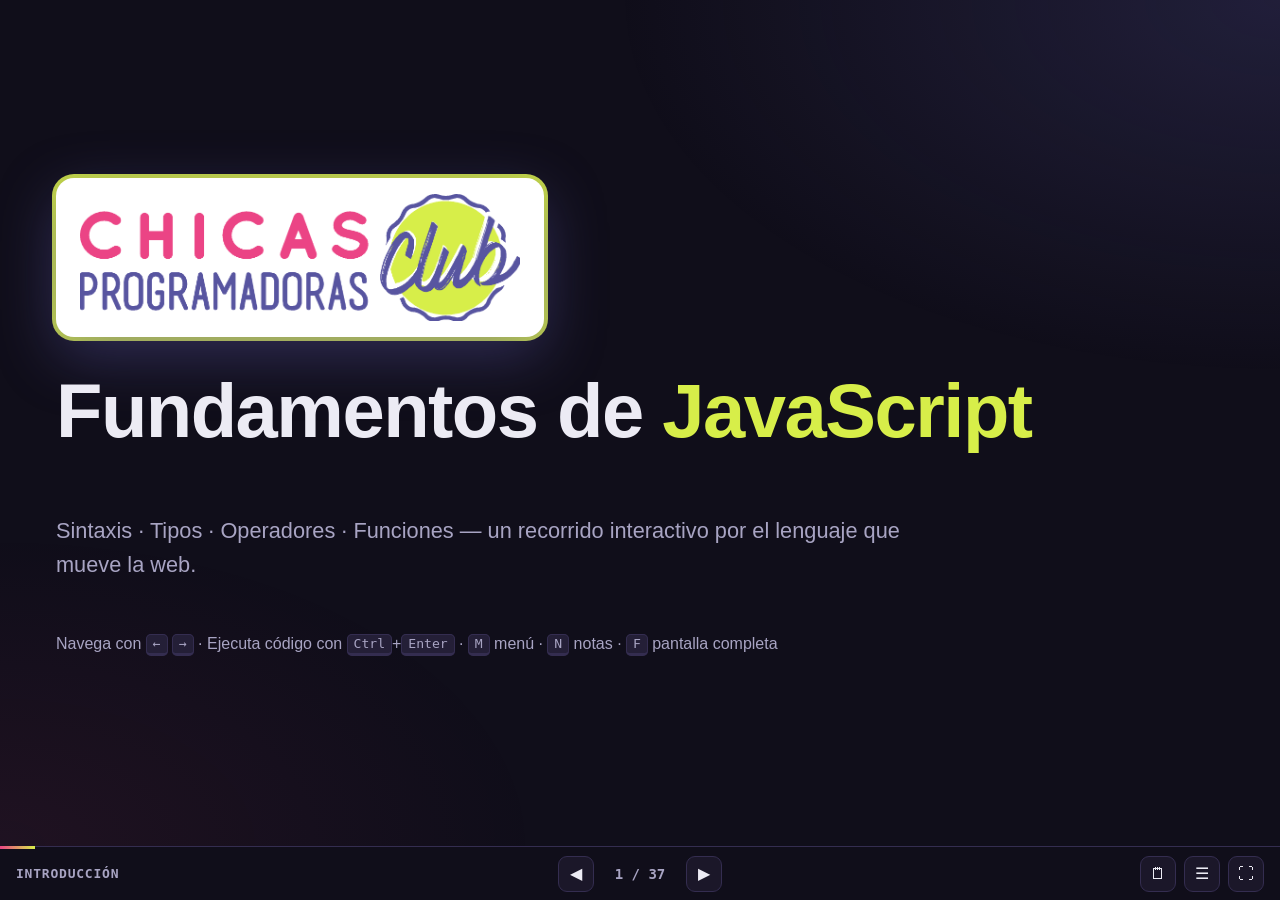
==== index.html @ 26742ad3 "Initial commit" ====
<!DOCTYPE html>
<html lang="es">
<head>
<meta charset="UTF-8">
<meta name="viewport" content="width=device-width, initial-scale=1.0">
<title>Fundamentos de JavaScript — Presentación interactiva</title>
<link rel="stylesheet" href="assets/styles.css">
</head>
<body>

<main class="deck" id="deck">

<!-- =====================================================================
     00 · INTRODUCCIÓN
     ===================================================================== -->
<section class="slide title-slide" data-section="Introducción" data-title="Bienvenida">
  <div class="logo-plate"><img src="assets/logo-chicas-programadoras.png" alt="Chicas Programadoras Club"></div>
  <h1>Fundamentos de <span class="hl">JavaScript</span></h1>
  <p class="lead">Sintaxis · Tipos · Operadores · Funciones — un recorrido interactivo por el lenguaje que mueve la web.</p>
  <p class="hint">Navega con <kbd>←</kbd> <kbd>→</kbd> · Ejecuta código con <kbd>Ctrl</kbd>+<kbd>Enter</kbd> · <kbd>M</kbd> menú · <kbd>N</kbd> notas · <kbd>F</kbd> pantalla completa</p>
  <aside class="notes">
    <ul>
      <li>Bienvenida. Es una sesión práctica: todos los bloques de código son editables y se pueden ejecutar.</li>
      <li>Invita a abrir las DevTools (F12) para seguir el ritmo, o simplemente a gritar sus predicciones.</li>
    </ul>
  </aside>
</section>

<section class="slide" data-section="Introducción" data-title="Agenda">
  <span class="kicker">Agenda · ~90 min</span>
  <h2>Lo que veremos hoy</h2>
  <div class="agenda">
    <button data-goto="Introducción"><span class="n">00</span><span class="t">Introducción</span><span class="d">5 min</span><span class="s">Qué es JS, historia, dónde se ejecuta</span></button>
    <button data-goto="Sintaxis y variables"><span class="n">01</span><span class="t">Sintaxis y variables</span><span class="d">10 min</span><span class="s">Sentencias, comentarios, var / let / const, hoisting</span></button>
    <button data-goto="Tipos de datos"><span class="n">02</span><span class="t">Tipos de datos</span><span class="d">10 min</span><span class="s">Primitivos, objetos, typeof, valor vs. referencia</span></button>
    <button data-goto="Operadores"><span class="n">03</span><span class="t">Operadores</span><span class="d">15 min</span><span class="s">Aritméticos, == vs ===, coerción, lógicos, ?? y ?.</span></button>
    <button data-goto="Control de flujo"><span class="n">04</span><span class="t">Control de flujo</span><span class="d">8 min</span><span class="s">if / switch, for, while, for…of, for…in</span></button>
    <button data-goto="Funciones"><span class="n">05</span><span class="t">Funciones</span><span class="d">20 min</span><span class="s">Declaraciones, flechas, parámetros, closures, this</span></button>
    <button data-goto="Objetos y arrays"><span class="n">06</span><span class="t">Objetos y arrays</span><span class="d">10 min</span><span class="s">Desestructuración, spread, map / filter / reduce</span></button>
    <button data-goto="Errores y asincronía"><span class="n">07</span><span class="t">Errores y asincronía</span><span class="d">7 min</span><span class="s">try / catch, event loop, Promesas, async / await</span></button>
    <button data-goto="Cierre"><span class="n">08</span><span class="t">Cierre</span><span class="d">5 min</span><span class="s">Hoja de referencia, quiz final, recursos, preguntas</span></button>
  </div>
  <aside class="notes">
    <ul>
      <li>Las tarjetas se pueden pulsar: úsalas para saltar de sección si el tiempo aprieta.</li>
      <li>Los bloques más pesados son Operadores y Funciones. Control de flujo se puede comprimir.</li>
    </ul>
  </aside>
</section>

<section class="slide divider" data-section="Introducción" data-title="Sección: Introducción">
  <div class="big-num">00</div>
  <h1>Introducción</h1>
  <div class="topics"><span class="chip">qué es JS</span><span class="chip">historia</span><span class="chip">ECMAScript</span><span class="chip">dónde se ejecuta</span><span class="chip">console.log</span></div>
</section>

<section class="slide" data-section="Introducción" data-title="¿Qué es JavaScript?">
  <span class="kicker">00 · Introducción</span>
  <h2>¿Qué es JavaScript?</h2>
  <div class="cols">
    <div>
      <ul class="points">
        <li>Creado en <b>1995</b> por Brendan Eich en Netscape, en unos <b>10 días</b>.</li>
        <li>Estandarizado como <b>ECMAScript</b>. ES2015 (“ES6”) modernizó el lenguaje; desde entonces sale una versión nueva <b>cada año</b>.</li>
        <li><b>Se ejecuta en todas partes:</b> navegadores, servidores (Node.js, Deno, Bun), móviles, escritorio (Electron), IoT.</li>
        <li><b>Tipado dinámico</b>: las variables no tienen tipo, los valores sí.</li>
        <li><b>Un solo hilo</b> con un event loop para el trabajo asíncrono.</li>
        <li><b>Multiparadigma:</b> imperativo, orientado a objetos (prototipos), funcional.</li>
      </ul>
      <div class="callout">Dato curioso: JavaScript no tiene nada que ver con Java. El nombre fue una decisión de marketing de 1995. ☕</div>
    </div>
    <div class="card">
      <h3>Una breve línea de tiempo</h3>
      <ul class="timeline">
        <li><b>1995</b> Mocha → LiveScript → JavaScript</li>
        <li><b>1997</b> Estándar ECMAScript 1</li>
        <li><b>2005</b> Era AJAX: Gmail, Google Maps</li>
        <li><b>2009</b> ES5 · Node.js lleva JS a los servidores</li>
        <li><b>2015</b> ES2015: <code>let</code>, <code>const</code>, flechas, clases, módulos, Promesas</li>
        <li><b>2017</b> <code>async</code> / <code>await</code></li>
        <li><b>2020</b> <code>??</code>, <code>?.</code>, BigInt</li>
        <li><b>Hoy</b> Versiones anuales (ES2016 … ES2025+)</li>
      </ul>
    </div>
  </div>
  <aside class="notes">
    <ul>
      <li>Recalca: ECMAScript = la especificación; JavaScript = la implementación que usamos.</li>
      <li>El “tipado dinámico” volverá en Tipos de datos y Operadores: ahí están la mayoría de las sorpresas.</li>
    </ul>
  </aside>
</section>

<section class="slide" data-section="Introducción" data-title="Tu primer programa">
  <span class="kicker">00 · Introducción</span>
  <h2>Hola, JavaScript 👋</h2>
  <div class="cols">
    <div>
      <p>Tres formas de ejecutar JavaScript:</p>
      <ul class="points">
        <li><b>Consola de las DevTools</b>: presiona <kbd>F12</kbd> → Console.</li>
        <li><b>En una página web</b>: <code>&lt;script src="app.js"&gt;&lt;/script&gt;</code></li>
        <li><b>En tu máquina</b>: <code>node app.js</code></li>
      </ul>
      <p><code>console.log()</code> es tu mejor amigo: imprime cualquier valor.</p>
      <div class="callout good">Todos los bloques de código de esta presentación son <b>editables</b>. Cámbialos y presiona <kbd>Ctrl</kbd>+<kbd>Enter</kbd>.</div>
    </div>
    <div>
<textarea class="code" data-name="hola.js">
// Presiona Ctrl+Enter (o ▶ Ejecutar) para correr el código
console.log("¡Hola, JavaScript! 👋");

const company = "Globant";
console.log(`Bienvenidos a ${company}`);

console.log(2 + 3 * 4);
console.log([1, 2, 3], { language: "JS", year: 1995 });
</textarea>
    </div>
  </div>
  <aside class="notes">
    <ul>
      <li>Ejecútalo en vivo. Luego cambia el nombre de la empresa o la operación y vuelve a ejecutar.</li>
      <li>Señala el string con comillas invertidas: volveremos a los template literals.</li>
    </ul>
  </aside>
</section>

<!-- =====================================================================
     01 · SINTAXIS Y VARIABLES
     ===================================================================== -->
<section class="slide divider" data-section="Sintaxis y variables" data-title="Sección: Sintaxis y variables">
  <div class="big-num">01</div>
  <h1>Sintaxis y variables</h1>
  <div class="topics"><span class="chip">sentencias</span><span class="chip">comentarios</span><span class="chip">identificadores</span><span class="chip">var</span><span class="chip">let</span><span class="chip">const</span><span class="chip">hoisting</span></div>
</section>

<section class="slide" data-section="Sintaxis y variables" data-title="Sintaxis básica">
  <span class="kicker">01 · Sintaxis</span>
  <h2>Los bloques de construcción</h2>
  <div class="cols">
    <div>
      <ul class="points">
        <li>Las <b>sentencias</b> realizan acciones y terminan en <code>;</code> (opcional gracias a ASI, pero recomendado).</li>
        <li>Las <b>expresiones</b> producen un valor: <code>2 + 2</code>, <code>"a" + "b"</code>, <code>isValid</code>.</li>
        <li>Los <b>bloques</b> agrupan sentencias con <code>{ }</code>.</li>
        <li><b>Comentarios:</b> <code>// de línea</code> y <code>/* de bloque */</code>.</li>
        <li><b>Distingue mayúsculas:</b> <code>myName</code> ≠ <code>myname</code>.</li>
        <li><b>Identificadores:</b> letras, dígitos, <code>$</code> y <code>_</code>; no pueden empezar por un dígito. Usa <b>camelCase</b>.</li>
      </ul>
    </div>
    <div>
<textarea class="code" data-name="sintaxis.js">
// Comentario de una línea
/* Comentario de
   varias líneas */

let myName = "Ada";     // camelCase es la convención
let myname = "Grace";   // ¡otra variable distinta! (distingue mayúsculas)
console.log(myName, myname);

// Expresión → produce un valor
console.log(10 * 2 + 1);

// Sentencia → realiza una acción
if (myName.length > 2) {
  console.log("Este bloque se ejecutó");
}

let $price = 9.99, _isPrivate = true;  // $ y _ son válidos
console.log($price, _isPrivate);
</textarea>
    </div>
  </div>
  <aside class="notes">
    <ul>
      <li>ASI = Automatic Semicolon Insertion (inserción automática de punto y coma). Mejor que el equipo use un linter/formateador (ESLint + Prettier) en lugar de debatir sobre el punto y coma.</li>
      <li>Prueba: renombra <code>myName</code> en un solo lugar y ejecuta para ver un ReferenceError.</li>
    </ul>
  </aside>
</section>

<section class="slide" data-section="Sintaxis y variables" data-title="var, let y const" data-slug="var-let-const">
  <span class="kicker">01 · Variables</span>
  <h2><code>var</code>, <code>let</code> y <code>const</code></h2>
  <div class="cols">
    <div>
      <table class="grid">
        <thead><tr><th></th><th>Alcance</th><th>Reasignar</th><th>Redeclarar</th></tr></thead>
        <tbody>
          <tr><td><code>var</code></td><td>función</td><td class="ok">✔</td><td class="ok">✔</td></tr>
          <tr><td><code>let</code></td><td>bloque</td><td class="ok">✔</td><td class="bad">✘</td></tr>
          <tr><td><code>const</code></td><td>bloque</td><td class="bad">✘</td><td class="bad">✘</td></tr>
        </tbody>
      </table>
      <div class="callout good"><b>Regla práctica:</b> usa <code>const</code> por defecto, <code>let</code> cuando necesites reasignar y evita <code>var</code>.</div>
      <div class="callout warn"><code>const</code> hace constante la <b>referencia</b>, no el valor. Los objetos y arrays todavía se pueden modificar.</div>
      <p class="small muted">Pruébalo: descomenta la línea <code>pi = 3</code> y ejecuta de nuevo.</p>
      <a class="exercise-link" href="ejercicios/sintaxis-y-variables.html#quiz-hoisting"><span class="i">🏋️</span><span class="t"><b>Ejercicio</b>Quiz: hoisting</span><span class="go">→</span></a>
    </div>
    <div>
<textarea class="code" data-name="variables.js">
const pi = 3.14159;
let counter = 0;
counter = counter + 1;      // ✅ let se puede reasignar
console.log("counter:", counter);

// pi = 3;                  // ❌ TypeError

// const ≠ inmutable
const user = { name: "Ana" };
user.name = "Luis";         // ✅ modificar el objeto está permitido
console.log(user);

// Alcance de bloque
if (true) {
  var a = "var se escapa de los bloques";
  let b = "let se queda adentro";
}
console.log(a);
console.log(typeof b);      // aquí afuera b no existe
</textarea>
    </div>
  </div>
  <aside class="notes">
    <ul>
      <li>Descomenta <code>pi = 3</code> en vivo para mostrar el TypeError en la consola.</li>
      <li>El alcance de bloque es la razón principal para preferir <code>let</code>/<code>const</code>: menos fugas accidentales.</li>
    </ul>
  </aside>
</section>

<!-- =====================================================================
     02 · TIPOS DE DATOS
     ===================================================================== -->
<section class="slide divider" data-section="Tipos de datos" data-title="Sección: Tipos de datos">
  <div class="big-num">02</div>
  <h1>Tipos de datos</h1>
  <div class="topics"><span class="chip">primitivos</span><span class="chip">objetos</span><span class="chip">typeof</span><span class="chip">strings</span><span class="chip">números</span><span class="chip">valor vs. referencia</span></div>
</section>

<section class="slide" data-section="Tipos de datos" data-title="Tipos y typeof">
  <span class="kicker">02 · Tipos de datos</span>
  <h2>7 primitivos + objetos</h2>
  <div class="cols">
    <div>
      <div class="types">
        <div class="type-card"><b>string</b><span>"hola", 'hola', `hola`</span></div>
        <div class="type-card"><b>number</b><span>42, 3.14, NaN</span></div>
        <div class="type-card"><b>bigint</b><span>9007199254740993n</span></div>
        <div class="type-card"><b>boolean</b><span>true, false</span></div>
        <div class="type-card"><b>undefined</b><span>sin asignar</span></div>
        <div class="type-card"><b>null</b><span>vacío a propósito</span></div>
        <div class="type-card"><b>symbol</b><span>Symbol("id")</span></div>
        <div class="type-card obj"><b>object</b><span>{ }, [ ], funciones, Date, Map, Set, …</span></div>
      </div>
      <div class="callout">Las variables no tienen tipo; los <b>valores</b> sí. <code>let v = 1; v = "ahora un string";</code> es perfectamente válido.</div>
    </div>
    <div>
<textarea class="code" data-name="typeof.js">
console.log(typeof "hola");        // string
console.log(typeof 42);            // number
console.log(typeof 42n);           // bigint
console.log(typeof true);          // boolean
console.log(typeof undefined);     // undefined
console.log(typeof Symbol("id"));  // symbol
console.log(typeof null);          // 😱 "object": un bug de 1995
console.log(typeof { a: 1 });      // object
console.log(typeof [1, 2]);        // ¡object!
console.log(typeof function () {}); // function

console.log(Array.isArray([1, 2])); // ✅ así se comprueba un array
</textarea>
    </div>
  </div>
  <aside class="notes">
    <ul>
      <li><code>typeof null === "object"</code> es un bug que nunca se podrá corregir sin romper la web.</li>
      <li>Las funciones también son objetos; <code>typeof</code> simplemente las reporta de forma especial.</li>
    </ul>
  </aside>
</section>

<section class="slide" data-section="Tipos de datos" data-title="Strings">
  <span class="kicker">02 · Tipos de datos</span>
  <h2>Strings y template literals</h2>
  <div class="cols">
    <div>
      <ul class="points">
        <li>Tres tipos de comillas: <code>'simples'</code>, <code>"dobles"</code>, <code>`invertidas`</code>.</li>
        <li>Los <b>template literals</b> permiten interpolar <code>${expr}</code> y texto de varias líneas.</li>
        <li>Los strings son <b>inmutables</b>: sus métodos devuelven strings nuevos.</li>
        <li>Métodos útiles: <code>length</code>, <code>toUpperCase</code>, <code>includes</code>, <code>slice</code>, <code>split</code>, <code>trim</code>, <code>replace</code>, <code>padStart</code>, <code>at</code>.</li>
      </ul>
    </div>
    <div>
<textarea class="code" data-name="strings.js">
const first = "Ada";
const last = 'Lovelace';
const full = `${first} ${last}`;     // template literal
console.log(full);
console.log(full.length);
console.log(full.toUpperCase());
console.log(full.includes("Love"));
console.log(full.slice(0, 3), full.at(-1));
console.log(full.split(" "));
console.log("  límpiame  ".trim() + "!");
console.log("7".padStart(3, "0"));

const multiline = `Línea 1
Línea 2 → total: ${2 + 3}`;
console.log(multiline);

let s = "gato";
s[0] = "p";        // se ignora en silencio
console.log(s);    // sigue siendo "gato": los strings son inmutables
</textarea>
    </div>
  </div>
  <aside class="notes">
    <ul>
      <li>Los template literals aceptan cualquier expresión dentro de <code>${}</code>, incluidas llamadas a funciones y ternarios.</li>
    </ul>
  </aside>
</section>

<section class="slide" data-section="Tipos de datos" data-title="Números">
  <span class="kicker">02 · Tipos de datos</span>
  <h2>Números (y sus rarezas)</h2>
  <div class="cols">
    <div>
      <ul class="points">
        <li>Un solo tipo <code>number</code> para enteros y decimales (punto flotante de 64 bits).</li>
        <li><code>0.1 + 0.2 !== 0.3</code>: no es un bug de JS, así funciona el punto flotante binario.</li>
        <li><code>NaN</code> (“Not a Number”) es un número… y no es igual a sí mismo. Usa <code>Number.isNaN()</code>.</li>
        <li>Dividir entre cero da <code>Infinity</code>, no un error.</li>
        <li>Los enteros mayores que <code>2<sup>53</sup> − 1</code> pierden precisión → usa <code>BigInt</code>.</li>
      </ul>
    </div>
    <div>
<textarea class="code" data-name="numeros.js">
console.log(0.1 + 0.2);              // ¡punto flotante!
console.log((0.1 + 0.2).toFixed(2));
console.log(7 / 2, Math.floor(7 / 2), 7 % 2);
console.log(1 / 0, -1 / 0);

console.log("abc" * 2);              // NaN
console.log(NaN === NaN);            // ¡false!
console.log(Number.isNaN("abc" * 2));

console.log(Number("42"), parseInt("42px"), parseFloat("3.5em"));
console.log(Number("42px"));         // NaN: Number() es estricto

console.log(Number.MAX_SAFE_INTEGER);
console.log(9007199254740992 + 1);   // se pierde precisión
console.log(9007199254740992n + 1n); // BigInt ✅
</textarea>
    </div>
  </div>
  <aside class="notes">
    <ul>
      <li>Para dinero, trabaja en centavos (enteros) o usa una librería de decimales.</li>
      <li><code>parseInt</code> lee hasta donde puede; <code>Number</code> exige que todo el string sea numérico.</li>
    </ul>
  </aside>
</section>

<section class="slide" data-section="Tipos de datos" data-title="Valor vs. referencia">
  <span class="kicker">02 · Tipos de datos</span>
  <h2>Valor vs. referencia</h2>
  <div class="cols">
    <div>
      <ul class="points">
        <li>Los <b>primitivos</b> se copian <b>por valor</b>: cada variable tiene su propia copia.</li>
        <li>Los <b>objetos</b> (incluidos arrays y funciones) se copian <b>por referencia</b>: las variables apuntan al <i>mismo</i> objeto.</li>
        <li><code>===</code> entre objetos compara <b>identidad</b>, no contenido.</li>
        <li>Usa spread <code>{ ...obj }</code> / <code>[...arr]</code> para copias superficiales y <code>structuredClone()</code> para copias profundas.</li>
      </ul>
      <div class="callout warn">La mayoría de los bugs del tipo “¡mis datos cambiaron solos!” vienen de referencias compartidas.</div>
    </div>
    <div>
<textarea class="code" data-name="referencias.js">
// Primitivos → se copian por valor
let a = 10;
let b = a;
b = 20;
console.log(a, b);        // 10 20

// Objetos → se copian por referencia
const o1 = { score: 10 };
const o2 = o1;
o2.score = 99;
console.log(o1.score);    // 99: ¡es el mismo objeto!

// Mejor haz una copia (superficial)
const o3 = { ...o1 };
o3.score = 0;
console.log(o1.score, o3.score);

console.log({} === {});   // false: dos objetos distintos
console.log(o1 === o2);   // true: la misma referencia
</textarea>
    </div>
  </div>
  <aside class="notes">
    <ul>
      <li>Analogía: un primitivo es una fotocopia de un documento; una variable con un objeto es un enlace compartido a un Google Doc.</li>
    </ul>
  </aside>
</section>

<!-- =====================================================================
     03 · OPERADORES
     ===================================================================== -->
<section class="slide divider" data-section="Operadores" data-title="Sección: Operadores">
  <div class="big-num">03</div>
  <h1>Operadores</h1>
  <div class="topics"><span class="chip">+ - * / % **</span><span class="chip">= += ++</span><span class="chip">== vs ===</span><span class="chip">coerción</span><span class="chip">&amp;&amp; || !</span><span class="chip">?? ?. ?:</span><span class="chip">...spread</span></div>
</section>

<section class="slide" data-section="Operadores" data-title="Aritméticos y de asignación">
  <span class="kicker">03 · Operadores</span>
  <h2>Aritméticos y de asignación</h2>
  <div class="cols">
    <div>
      <table class="grid">
        <thead><tr><th>Operador</th><th>Significado</th><th>Ejemplo</th></tr></thead>
        <tbody>
          <tr><td><code>+ - * /</code></td><td>matemática básica</td><td><code>7 / 2 → 3.5</code></td></tr>
          <tr><td><code>%</code></td><td>residuo</td><td><code>7 % 2 → 1</code></td></tr>
          <tr><td><code>**</code></td><td>potencia</td><td><code>2 ** 3 → 8</code></td></tr>
          <tr><td><code>++ --</code></td><td>incremento / decremento</td><td><code>i++</code></td></tr>
          <tr><td><code>+= -= *= /=</code></td><td>asignación compuesta</td><td><code>x += 5</code></td></tr>
        </tbody>
      </table>
      <div class="callout warn"><code>+</code> tiene doble función: si alguno de los lados es un string, <b>concatena</b>. Los demás operadores aritméticos siempre convierten a número.</div>
    </div>
    <div>
<textarea class="code" data-name="aritmetica.js">
let x = 10;
console.log(x + 3, x - 3, x * 3, x / 3);
console.log(x % 3);     // residuo
console.log(2 ** 10);   // potencia

x += 5;    // x = x + 5
x *= 2;    // x = x * 2
console.log(x);

let i = 1;
console.log(i++);   // devuelve 1 y LUEGO incrementa
console.log(i);     // 2
console.log(++i);   // incrementa PRIMERO → 3

console.log("3" + 4);   // "34": ¡concatenación!
console.log("3" - 1);   // 2: numérico
console.log(+"3" + 4);  // 7: el + unario convierte a número
</textarea>
    </div>
  </div>
  <aside class="notes">
    <ul>
      <li>Pregunta: ¿cuánto vale x al final? (30). Luego ejecuta.</li>
      <li>Prefijo vs. sufijo solo importa cuando usas el valor de la expresión.</li>
    </ul>
  </aside>
</section>

<section class="slide" data-section="Operadores" data-title="== vs ===" data-slug="comparacion">
  <span class="kicker">03 · Operadores</span>
  <h2>Comparación: <code>==</code> vs <code>===</code></h2>
  <div class="cols">
    <div>
      <ul class="points">
        <li><code>===</code> igualdad <b>estricta</b>: mismo tipo <i>y</i> mismo valor. Sin conversiones.</li>
        <li><code>==</code> igualdad <b>débil</b>: primero convierte los tipos, con reglas sorprendentes.</li>
        <li><code>!==</code> / <code>!=</code> son sus versiones negadas.</li>
        <li><code>&lt; &gt; &lt;= &gt;=</code> comparan números, o strings alfabéticamente (¡<code>"10" &lt; "9"</code> es <code>true</code>!).</li>
        <li><code>Object.is(a, b)</code> es como <code>===</code>, pero considera <code>NaN</code> igual a sí mismo.</li>
      </ul>
      <div class="callout good"><b>Usa siempre <code>===</code> y <code>!==</code>.</b> La única excepción común: <code>x == null</code> comprueba a la vez <code>null</code> y <code>undefined</code>.</div>
      <a class="exercise-link" href="ejercicios/operadores.html#coercion"><span class="i">🎯</span><span class="t"><b>Ejercicio</b>Coerción de tipos: ¡adivina!</span><span class="go">→</span></a>
    </div>
    <div class="widget" data-widget="equality">
      <h3>Explorador de igualdad</h3>
      <div class="row"><select class="eq-a" aria-label="Valor izquierdo"></select><span class="muted">vs</span><select class="eq-b" aria-label="Valor derecho"></select></div>
      <div class="eq-results"></div>
      <div class="row" style="margin-top:12px"><span class="muted small">Matriz:</span><button class="btn on" data-mode="==">==</button><button class="btn" data-mode="===">===</button><span class="muted small">— celda coloreada = <code>true</code>. Pulsa una celda para inspeccionarla.</span></div>
      <div class="matrix-wrap scroll"><table class="matrix"></table></div>
    </div>
  </div>
  <aside class="notes">
    <ul>
      <li>Alterna la matriz entre == y ===. La matriz de === es solo la diagonal (menos NaN y los objetos): predecible.</li>
      <li>Pulsa <code>null</code> vs <code>0</code>, <code>""</code> vs <code>0</code>, <code>[]</code> vs <code>false</code> para mostrar los casos raros.</li>
    </ul>
  </aside>
</section>

<section class="slide" data-section="Operadores" data-title="Operadores lógicos">
  <span class="kicker">03 · Operadores</span>
  <h2>Operadores lógicos y cortocircuito</h2>
  <div class="cols">
    <div>
      <table class="grid">
        <thead><tr><th>Op</th><th>Devuelve</th></tr></thead>
        <tbody>
          <tr><td><code>a &amp;&amp; b</code></td><td>el primer valor <b>falsy</b>, o el último</td></tr>
          <tr><td><code>a || b</code></td><td>el primer valor <b>truthy</b>, o el último</td></tr>
          <tr><td><code>!a</code></td><td>el booleano opuesto</td></tr>
          <tr><td><code>!!a</code></td><td>convierte a booleano</td></tr>
        </tbody>
      </table>
      <div class="callout">Los operadores lógicos devuelven uno de los <b>valores originales</b>, no necesariamente <code>true</code>/<code>false</code>. Y hacen <b>cortocircuito</b>: el lado derecho solo se evalúa si hace falta.</div>
    </div>
    <div>
<textarea class="code" data-name="logicos.js">
console.log(true && "hola");       // "hola"
console.log(0 && "hola");          // 0
console.log("" || "por defecto");  // "por defecto"
console.log("Ana" || "por defecto"); // "Ana"
console.log(!"texto", !!"texto", !!0);

// Cortocircuito: el lado derecho solo se ejecuta si hace falta
const user = null;
user && console.log("nunca se ejecuta");

const isLoggedIn = true;
isLoggedIn && console.log("¡Bienvenido de nuevo!");

// Valor por defecto clásico (pero mira ?? en las siguientes diapositivas)
function greet(name) {
  name = name || "desconocido";
  return "Hola " + name;
}
console.log(greet(), greet("Luis"));
</textarea>
    </div>
  </div>
  <aside class="notes">
    <ul>
      <li>El patrón <code>cond &amp;&amp; hacerAlgo()</code> es muy común en React (renderizado condicional).</li>
    </ul>
  </aside>
</section>

<section class="slide" data-section="Operadores" data-title="¿Truthy o falsy?">
  <span class="kicker">03 · Operadores</span>
  <h2>¿Truthy o falsy?</h2>
  <div class="cols even">
    <div>
      <p>En un contexto booleano (<code>if</code>, <code>&amp;&amp;</code>, <code>||</code>, <code>!</code>) todo valor se convierte en <code>true</code> o <code>false</code>. Hay exactamente <b>8 valores falsy</b>:</p>
      <div class="falsy-list"><code>false</code><code>0</code><code>-0</code><code>0n</code><code>""</code><code>null</code><code>undefined</code><code>NaN</code></div>
      <p style="margin-top:18px">Todo lo demás es <b>truthy</b>, incluidos <code>"0"</code>, <code>"false"</code>, <code>" "</code>, <code>[]</code> y <code>{}</code>.</p>
      <div class="callout warn">Cuidado con <code>if (items.length)</code> vs <code>if (items)</code>: ¡un array vacío es truthy!</div>
    </div>
    <div class="widget" data-widget="truthy">
      <h3>Probador de truthiness</h3>
      <div class="row"><input class="expr truthy-input" value="[]" spellcheck="false" aria-label="Expresión a probar"><button class="btn primary truthy-run">Probar</button></div>
      <div class="truth-badge truthy">TRUTHY</div>
      <div class="truthy-detail muted small" style="font-family:var(--code-font)"></div>
      <p class="small muted" style="margin:14px 0 8px">Prueba estos:</p>
      <div class="row truthy-presets"></div>
    </div>
  </div>
  <aside class="notes">
    <ul>
      <li>Deja que el público elija valores: "0", " ", [], {}, NaN… El array vacío y "0" suelen sorprender.</li>
    </ul>
  </aside>
</section>

<section class="slide" data-section="Operadores" data-title="Operadores modernos">
  <span class="kicker">03 · Operadores</span>
  <h2>Operadores modernos: <code>?:</code> <code>??</code> <code>?.</code> <code>...</code></h2>
  <div class="cols">
    <div>
      <ul class="points">
        <li><b>Ternario</b> <code>cond ? a : b</code>: la versión en <i>expresión</i> de if/else.</li>
        <li><b>Fusión de nulos</b> <code>a ?? b</code>: usa el valor alternativo <b>solo</b> con <code>null</code>/<code>undefined</code> (conserva <code>0</code>, <code>""</code>, <code>false</code>).</li>
        <li><b>Encadenamiento opcional</b> <code>a?.b</code>, <code>a?.[k]</code>, <code>fn?.()</code>: se detiene y devuelve <code>undefined</code> en lugar de fallar.</li>
        <li><b>Asignación lógica</b> <code>??=</code>, <code>||=</code>, <code>&amp;&amp;=</code>.</li>
        <li><b>Spread</b> <code>...arr</code> expande un iterable u objeto en su lugar.</li>
      </ul>
    </div>
    <div>
<textarea class="code" data-name="modernos.js">
const age = 20;
const status = age >= 18 ? "adulto" : "menor";  // ternario
console.log(status);

// ?? solo usa el alternativo con null / undefined (a diferencia de ||)
const count = 0;
console.log(count || 10);   // 10  😬 perdimos el 0
console.log(count ?? 10);   // 0   ✅

// ?. encadenamiento opcional
const user = { profile: { city: "Medellín" } };
console.log(user.profile?.city);
console.log(user.settings?.theme);   // undefined, sin fallar
console.log(user.getName?.());       // llamada segura a un método

// Asignación lógica
const config = {};
config.theme ??= "oscuro";
console.log(config);

// Spread
const nums = [5, 1, 8];
console.log(Math.max(...nums), [...nums, 4]);
</textarea>
    </div>
  </div>
  <aside class="notes">
    <ul>
      <li>Quita el <code>?.</code> de <code>user.settings?.theme</code> → TypeError: Cannot read properties of undefined.</li>
      <li><code>??</code> es el operador correcto para valores por defecto de números, booleanos y strings que pueden ser legítimamente 0/false/"".</li>
    </ul>
  </aside>
</section>

<section class="slide" data-section="Operadores" data-title="Laboratorio de operadores">
  <span class="kicker">03 · Operadores</span>
  <h2>Laboratorio de operadores 🧪</h2>
  <div class="cols">
    <div class="card">
      <h3>Precedencia (de mayor a menor)</h3>
      <ol class="prec">
        <li><code>( … )</code><span>agrupación</span></li>
        <li><code>a.b</code> <code>a?.b</code> <code>f()</code><span>acceso / llamada</span></li>
        <li><code>!</code> <code>typeof</code> <code>+a</code> <code>++</code><span>unarios</span></li>
        <li><code>**</code><span>potencia</span></li>
        <li><code>*</code> <code>/</code> <code>%</code><span>multiplicativos</span></li>
        <li><code>+</code> <code>-</code><span>aditivos</span></li>
        <li><code>&lt;</code> <code>&gt;</code> <code>&lt;=</code> <code>instanceof</code><span>relacionales</span></li>
        <li><code>==</code> <code>===</code> <code>!==</code><span>igualdad</span></li>
        <li><code>&amp;&amp;</code><span>AND lógico</span></li>
        <li><code>||</code> <code>??</code><span>OR lógico / nulos</span></li>
        <li><code>? :</code><span>ternario</span></li>
        <li><code>=</code> <code>+=</code> <code>??=</code><span>asignación</span></li>
      </ol>
      <p class="small muted" style="margin-bottom:0">Si tienes dudas, añade paréntesis: tu equipo te lo agradecerá.</p>
    </div>
    <div class="widget" data-widget="lab">
      <h3>Combina dos valores cualesquiera</h3>
      <div class="lab-row">
        <input class="expr lab-a" value='"5"' spellcheck="false" aria-label="Operando izquierdo">
        <select class="lab-op" aria-label="Operador">
          <option>+</option><option>-</option><option>*</option><option>/</option><option>%</option><option>**</option>
          <option>==</option><option>===</option><option>!=</option><option>!==</option><option>&lt;</option><option>&gt;</option><option>&lt;=</option><option>&gt;=</option>
          <option>&amp;&amp;</option><option>||</option><option>??</option>
        </select>
        <input class="expr lab-b" value="3" spellcheck="false" aria-label="Operando derecho">
      </div>
      <div class="lab-out">
        <div class="expr-line"></div>
        <div class="val"></div>
        <div class="type"></div>
      </div>
      <div class="presets row"></div>
      <p class="small muted" style="margin-bottom:0">Cualquier expresión de JavaScript sirve como operando, p. ej. <code>[1, 2]</code>, <code>{}</code>, <code>2 + 3 * 4</code>, <code>"abc".length</code>.</p>
    </div>
  </div>
  <aside class="notes">
    <ul>
      <li>Usa los ejemplos predefinidos y luego acepta propuestas del público.</li>
      <li>Demo de precedencia: <code>2 + 3 * 4 ** 2</code> = 50.</li>
    </ul>
  </aside>
</section>

<!-- =====================================================================
     04 · CONTROL DE FLUJO
     ===================================================================== -->
<section class="slide divider" data-section="Control de flujo" data-title="Sección: Control de flujo">
  <div class="big-num">04</div>
  <h1>Control de flujo</h1>
  <div class="topics"><span class="chip">if / else</span><span class="chip">switch</span><span class="chip">for</span><span class="chip">while</span><span class="chip">for…of</span><span class="chip">for…in</span><span class="chip">break / continue</span></div>
</section>

<section class="slide" data-section="Control de flujo" data-title="Condicionales">
  <span class="kicker">04 · Control de flujo</span>
  <h2>Condicionales: <code>if</code> y <code>switch</code></h2>
  <div class="cols">
    <div>
      <ul class="points">
        <li><code>if / else if / else</code> evalúa las condiciones de arriba abajo; gana la primera truthy.</li>
        <li><code>switch</code> compara con <b><code>===</code></b> contra cada <code>case</code>.</li>
        <li>Sin <code>break</code>, la ejecución <b>continúa</b> al siguiente caso (fall-through): útil para agrupar, peligroso por accidente.</li>
        <li>Para elegir un valor simple, un ternario o un objeto de búsqueda suelen ser más limpios.</li>
      </ul>
      <p class="small muted">Pruébalo: cambia <code>hour</code> y <code>day</code>, o quita un <code>break</code>.</p>
    </div>
    <div>
<textarea class="code" data-name="condicionales.js">
const hour = 14;

if (hour < 12) {
  console.log("Buenos días ☀️");
} else if (hour < 18) {
  console.log("Buenas tardes 🌤️");
} else {
  console.log("Buenas noches 🌙");
}

const day = "sab";
switch (day) {
  case "sab":
  case "dom":
    console.log("¡Fin de semana! 🎉");
    break;               // sin break → continúa al siguiente caso
  case "lun":
    console.log("De vuelta al trabajo 💻");
    break;
  default:
    console.log("Día laboral normal");
}

// Alternativa con un objeto de búsqueda
const emoji = { sab: "🎉", dom: "😴", lun: "☕" }[day] ?? "📅";
console.log(emoji);
</textarea>
    </div>
  </div>
  <aside class="notes">
    <ul>
      <li>Quita el primer <code>break</code> para mostrar el fall-through imprimiendo dos líneas.</li>
    </ul>
  </aside>
</section>

<section class="slide" data-section="Control de flujo" data-title="Bucles">
  <span class="kicker">04 · Control de flujo</span>
  <h2>Bucles</h2>
  <div class="cols">
    <div>
      <table class="grid">
        <thead><tr><th>Bucle</th><th>Úsalo para</th></tr></thead>
        <tbody>
          <tr><td><code>for (init; cond; paso)</code></td><td>contar</td></tr>
          <tr><td><code>while (cond)</code></td><td>número de iteraciones desconocido</td></tr>
          <tr><td><code>do { } while (cond)</code></td><td>ejecutar al menos una vez</td></tr>
          <tr><td><code>for (const v of iterable)</code></td><td><b>valores</b> de arrays, strings, Maps…</td></tr>
          <tr><td><code>for (const k in objeto)</code></td><td><b>claves</b> de un objeto</td></tr>
        </tbody>
      </table>
      <div class="callout warn">Usa <code>for…of</code> para arrays, no <code>for…in</code> (que da los índices como strings).</div>
      <p class="small muted">Prueba <code>while (true) {}</code>: el entorno aislado lo detiene a los 4 segundos.</p>
    </div>
    <div>
<textarea class="code" data-name="bucles.js">
for (let i = 1; i <= 3; i++) {
  console.log("for:", i);
}

let n = 3;
while (n > 0) {
  console.log("while:", n);
  n--;
}

const fruits = ["🍎", "🍌", "🍇"];
for (const fruit of fruits) {         // valores
  console.log("of:", fruit);
}

const person = { name: "Ana", role: "dev" };
for (const key in person) {           // claves
  console.log("in:", key, "=", person[key]);
}

for (let i = 0; i < 10; i++) {
  if (i === 2) continue;   // salta esta iteración
  if (i === 5) break;      // sale del bucle
  console.log("i =", i);
}
</textarea>
    </div>
  </div>
  <aside class="notes">
    <ul>
      <li>Demuestra la protección contra bucles infinitos: buen momento para explicar que JS tiene un solo hilo y un bucle así congelaría una pestaña real del navegador.</li>
      <li>Anticipa: los métodos de array (<code>map</code>, <code>filter</code>) reemplazan la mayoría de los bucles en el código moderno.</li>
    </ul>
  </aside>
</section>

<!-- =====================================================================
     05 · FUNCIONES
     ===================================================================== -->
<section class="slide divider" data-section="Funciones" data-title="Sección: Funciones">
  <div class="big-num">05</div>
  <h1>Funciones</h1>
  <div class="topics"><span class="chip">declaraciones</span><span class="chip">expresiones</span><span class="chip">flechas</span><span class="chip">parámetros</span><span class="chip">alcance</span><span class="chip">closures</span><span class="chip">orden superior</span><span class="chip">this</span></div>
</section>

<section class="slide three-way" data-section="Funciones" data-title="Tres formas de definir una función">
  <span class="kicker">05 · Funciones</span>
  <h2>Tres formas de definir una función</h2>
  <div class="cols three">
    <div class="card">
      <h3>Declaración</h3>
<textarea class="snippet">
function add(a, b) {
  return a + b;
}
</textarea>
      <ul class="points"><li>Elevada: se puede llamar antes de su línea</li><li>Tiene su propio <code>this</code></li></ul>
    </div>
    <div class="card">
      <h3>Expresión</h3>
<textarea class="snippet">
const add = function (a, b) {
  return a + b;
};
</textarea>
      <ul class="points"><li>No elevada (TDZ)</li><li>Un valor asignado a una variable</li></ul>
    </div>
    <div class="card">
      <h3>Flecha <span class="muted small">ES2015</span></h3>
<textarea class="snippet">
const add = (a, b) => a + b;
</textarea>
      <ul class="points"><li>Concisa, retorno implícito</li><li>Sin <code>this</code> / <code>arguments</code> propios</li></ul>
    </div>
  </div>
<textarea class="code" data-name="funciones.js" style="--h:32vh">
function add(a, b) { return a + b; }               // declaración
const subtract = function (a, b) { return a - b; }; // expresión
const multiply = (a, b) => a * b;                   // flecha, retorno implícito
const square = x => x * x;                          // un parámetro: sin paréntesis
const greet = () => "¡Hola!";                       // sin parámetros
const makeUser = name => ({ name, createdAt: 2026 }); // ¿devolver un objeto? envuélvelo en ( )

console.log(add(2, 3), subtract(10, 4), multiply(3, 4));
console.log(square(9), greet(), makeUser("Ana"));
console.log(typeof add, add.name, add.length);      // las funciones son objetos con propiedades
</textarea>
  <aside class="notes">
    <ul>
      <li>Las tres producen el mismo tipo de valor: un objeto función.</li>
      <li>Error típico: <code>() => { name }</code> es un bloque, no un objeto. Envuelve los objetos literales en paréntesis.</li>
    </ul>
  </aside>
</section>

<section class="slide" data-section="Funciones" data-title="Parámetros y retorno">
  <span class="kicker">05 · Funciones</span>
  <h2>Parámetros y valores de retorno</h2>
  <div class="cols">
    <div>
      <ul class="points">
        <li><b>Parámetros por defecto:</b> <code>function f(x = 1)</code></li>
        <li><b>Parámetros rest:</b> <code>function f(...args)</code> agrupa los argumentos extra en un array.</li>
        <li><b>Parámetros desestructurados:</b> <code>function f({ name, age })</code>, ideales para objetos de “opciones”.</li>
        <li>Los argumentos que faltan son <code>undefined</code>; los que sobran se ignoran, <b>sin error</b>.</li>
        <li>Una función sin <code>return</code> devuelve <code>undefined</code>.</li>
      </ul>
    </div>
    <div>
<textarea class="code" data-name="parametros.js">
// Parámetros por defecto
function greet(name = "desconocido", greeting = "Hola") {
  return `${greeting}, ${name}!`;
}
console.log(greet());
console.log(greet("Ana"));
console.log(greet("Luis", "Buenas"));

// Parámetros rest
function sum(...numbers) {
  let total = 0;
  for (const n of numbers) total += n;
  return total;
}
console.log(sum(1, 2, 3, 4));

// Faltan args → undefined, sobran args → se ignoran
function show(a, b) { console.log(a, b); }
show(1);
show(1, 2, 3);

// Sin return → undefined
function noReturn() { const x = 1; }
console.log(noReturn());

// Parámetro de "opciones" desestructurado
function createUser({ name, age = 18, role = "dev" }) {
  return `${name} (${age}) – ${role}`;
}
console.log(createUser({ name: "Ada", role: "líder" }));
</textarea>
    </div>
  </div>
  <aside class="notes">
    <ul>
      <li>Los objetos de opciones hacen legibles las llamadas y vuelven irrelevante el orden de los argumentos.</li>
    </ul>
  </aside>
</section>

<section class="slide" data-section="Funciones" data-title="Alcance y closures" data-slug="closures">
  <span class="kicker">05 · Funciones</span>
  <h2>Alcance y closures</h2>
  <div class="cols">
    <div>
      <p>El alcance es <b>léxico</b>: una función ve las variables del lugar donde fue <i>escrita</i>, buscando hacia afuera.</p>
      <div class="scope s-global"><span class="label">Alcance global</span><code>const app = "demo"</code>
        <div class="scope s-fn"><span class="label">function createCounter()</span><code>let count = 0</code>
          <div class="scope s-inner"><span class="label">() =&gt; ++count</span><span class="muted"> ve <code>count</code> y <code>app</code></span></div>
        </div>
      </div>
      <div class="callout" style="margin-top:16px">Un <b>closure</b> (clausura) es una función que <b>recuerda</b> las variables del alcance donde fue creada, incluso después de que la función externa haya terminado.</div>
      <a class="exercise-link" href="ejercicios/funciones.html#quiz-closures"><span class="i">🪤</span><span class="t"><b>Ejercicio</b>Quiz: la trampa clásica de los closures</span><span class="go">→</span></a>
    </div>
    <div>
<textarea class="code" data-name="closures.js">
function createCounter() {
  let count = 0;                // estado privado
  return {
    increment: () => ++count,
    decrement: () => --count,
    value: () => count,
  };
}

const counterA = createCounter();
const counterB = createCounter();
counterA.increment();
counterA.increment();
counterB.increment();

console.log("A:", counterA.value());  // 2
console.log("B:", counterB.value());  // 1
console.log(counterA.count);          // undefined: ¡es privado!

// Fábrica de funciones
const multiplier = factor => n => n * factor;
const double = multiplier(2);
const triple = multiplier(3);
console.log(double(5), triple(5));
</textarea>
    </div>
  </div>
  <aside class="notes">
    <ul>
      <li>Cada llamada a <code>createCounter</code> crea un <code>count</code> nuevo e independiente.</li>
      <li>Los closures hacen posible: privacidad de datos, fábricas, manejadores de eventos, hooks de React, memoización.</li>
    </ul>
  </aside>
</section>

<section class="slide" data-section="Funciones" data-title="Funciones de orden superior">
  <span class="kicker">05 · Funciones</span>
  <h2>Las funciones son valores</h2>
  <div class="cols">
    <div>
      <p>Las funciones son <b>ciudadanas de primera clase</b>: puedes guardarlas en variables, pasarlas como argumentos y devolverlas desde otras funciones.</p>
      <ul class="points">
        <li><b>Función de orden superior:</b> recibe y/o devuelve una función (<code>map</code>, <code>filter</code>, <code>setTimeout</code>, <code>addEventListener</code>…).</li>
        <li><b>Callback:</b> una función que se pasa para ser llamada después.</li>
        <li><b>Composición:</b> construir comportamientos complejos a partir de funciones pequeñas.</li>
      </ul>
    </div>
    <div>
<textarea class="code" data-name="orden-superior.js">
// Guardar funciones en variables y arrays
const sayHi = name => console.log(`Hola ${name}`);
const actions = [sayHi, name => console.log(`Chao ${name}`)];
actions.forEach(fn => fn("Ana"));

// Recibir una función como argumento
function repeat(times, action) {
  for (let i = 0; i < times; i++) action(i);
}
repeat(3, i => console.log("Iteración", i));

// Patrón callback
function fetchData(onSuccess) {
  const data = { id: 1, title: "JS es genial" };
  onSuccess(data);
}
fetchData(result => console.log("Recibido:", result));

// Devolver una función: composición
const compose = (f, g) => x => f(g(x));
const addOne = x => x + 1;
const double = x => x * 2;
console.log(compose(addOne, double)(5));  // addOne(double(5))
</textarea>
    </div>
  </div>
  <aside class="notes">
    <ul>
      <li>Esta es la base de los métodos de array (siguiente bloque) y de los callbacks asíncronos.</li>
    </ul>
  </aside>
</section>

<section class="slide" data-section="Funciones" data-title="this y funciones flecha" data-slug="this">
  <span class="kicker">05 · Funciones</span>
  <h2><code>this</code> y funciones flecha</h2>
  <div class="cols">
    <div>
      <ul class="points">
        <li>En una función normal, <code>this</code> depende de <b>cómo se llama</b>: <code>obj.method()</code> → <code>this === obj</code>.</li>
        <li>Si separas el método (<code>const f = obj.method</code>), <code>this</code> se <b>pierde</b>.</li>
        <li>Las <b>funciones flecha</b> no tienen <code>this</code> propio: usan el del código que las rodea. Perfectas para callbacks dentro de métodos.</li>
        <li><code>fn.bind(obj)</code> crea una copia con <code>this</code> fijo.</li>
      </ul>
      <div class="callout warn">No uses funciones flecha como métodos de un objeto cuando necesites <code>this</code>.</div>
      <a class="exercise-link" href="ejercicios/funciones.html#reto-palindromo"><span class="i">🏆</span><span class="t"><b>Reto de la sección</b><code>isPalindrome(text)</code></span><span class="go">→</span></a>
    </div>
    <div>
<textarea class="code" data-name="this.js">
const team = {
  title: "Globant JS",
  members: ["Ana", "Luis"],

  // Método normal: `this` = el objeto antes del punto
  describe() {
    return `Equipo ${this.title}`;
  },

  // El callback flecha hereda `this` de listMembers ✅
  listMembers() {
    this.members.forEach(m => console.log(`${m} está en ${this.title}`));
  },

  // Flecha como método: no tiene `this` propio ❌
  broken: () => `Equipo ${this?.title}`,
};

console.log(team.describe());
team.listMembers();
console.log(team.broken());

const detached = team.describe;
console.log(detached());              // se pierde `this`
const bound = team.describe.bind(team);
console.log(bound());                 // corregido con bind
</textarea>
    </div>
  </div>
  <aside class="notes">
    <ul>
      <li>Mantenlo ligero: <code>this</code> merece su propia sesión. La idea clave: funciones normales para métodos, flechas para callbacks.</li>
    </ul>
  </aside>
</section>

<!-- =====================================================================
     06 · OBJETOS Y ARRAYS
     ===================================================================== -->
<section class="slide divider" data-section="Objetos y arrays" data-title="Sección: Objetos y arrays">
  <div class="big-num">06</div>
  <h1>Objetos y arrays</h1>
  <div class="topics"><span class="chip">literales</span><span class="chip">punto vs. corchetes</span><span class="chip">desestructuración</span><span class="chip">spread</span><span class="chip">map</span><span class="chip">filter</span><span class="chip">reduce</span></div>
</section>

<section class="slide" data-section="Objetos y arrays" data-title="Objetos">
  <span class="kicker">06 · Objetos</span>
  <h2>Objetos</h2>
  <div class="cols">
    <div>
      <ul class="points">
        <li>Colecciones de pares <b>clave → valor</b>, creadas con <code>{ }</code>.</li>
        <li>Notación de <b>punto</b> <code>obj.key</code> o de <b>corchetes</b> <code>obj["some-key"]</code> / <code>obj[variable]</code>.</li>
        <li>Los métodos son simplemente propiedades que contienen funciones.</li>
        <li>La <b>desestructuración</b> extrae propiedades a variables, con renombrado y valores por defecto.</li>
        <li><b>Spread</b> <code>{ ...a, ...b }</code> copia / combina (las claves posteriores ganan).</li>
        <li><code>Object.keys</code>, <code>Object.values</code>, <code>Object.entries</code>.</li>
      </ul>
    </div>
    <div>
<textarea class="code" data-name="objetos.js">
const dev = {
  name: "Ana",
  skills: ["JS", "CSS"],
  "favorite-food": "arepa",          // comillas para claves especiales
  greet() {                           // método abreviado
    return `Hola, soy ${this.name}`;
  },
};

console.log(dev.name);               // notación de punto
console.log(dev["favorite-food"]);   // notación de corchetes
const key = "skills";
console.log(dev[key]);               // clave dinámica
console.log(dev.greet());

dev.level = "senior";                // agregar una propiedad
delete dev["favorite-food"];         // eliminar una
console.log(Object.keys(dev));

// Desestructuración con renombrado + valor por defecto
const { name, level: seniority, country = "CO" } = dev;
console.log(name, seniority, country);

// Propiedad abreviada + combinación con spread
const city = "Bogotá";
const profile = { ...dev, city, name: "Ana María" };
console.log(profile);
</textarea>
    </div>
  </div>
  <aside class="notes">
    <ul>
      <li>El orden del spread importa: las propiedades escritas después del spread sobrescriben las copiadas.</li>
    </ul>
  </aside>
</section>

<section class="slide" data-section="Objetos y arrays" data-title="Métodos de array" data-slug="metodos-array">
  <span class="kicker">06 · Arrays</span>
  <h2>Los arrays y sus superpoderes</h2>
  <div class="cols">
    <div>
      <div class="card emoji-flow">
        <div><span class="m">[🥔, 🌽, 🐔].map(cook)</span> → [🍟, 🍿, 🍗]</div>
        <div><span class="m">[🍟, 🍿, 🍗].filter(isVeggie)</span> → [🍟, 🍿]</div>
        <div><span class="m">[🍟, 🍿].reduce(eat)</span> → 😋</div>
      </div>
      <ul class="points" style="margin-top:14px">
        <li><code>map</code> transforma cada elemento → array nuevo, misma longitud.</li>
        <li><code>filter</code> conserva los elementos que pasan una prueba.</li>
        <li><code>reduce</code> reduce el array a un único valor.</li>
        <li><code>find</code>, <code>some</code>, <code>every</code>, <code>includes</code>, <code>indexOf</code>.</li>
        <li><code>push</code>, <code>pop</code>, <code>sort</code>, <code>splice</code> <b>modifican</b> el array original.</li>
      </ul>
      <a class="exercise-link" href="ejercicios/objetos-y-arrays.html#reto-adultos"><span class="i">🏆</span><span class="t"><b>Reto de la sección</b><code>getAdultNames(people)</code></span><span class="go">→</span></a>
    </div>
    <div>
<textarea class="code" data-name="arrays.js" style="--h:52vh">
const products = [
  { name: "Portátil", price: 1200, inStock: true },
  { name: "Mouse", price: 25, inStock: false },
  { name: "Monitor", price: 300, inStock: true },
  { name: "Teclado", price: 80, inStock: true },
];

console.log("map:", products.map(p => p.name));
console.log("filter:", products.filter(p => p.inStock).length, "en stock");
console.log("reduce:", products.reduce((sum, p) => sum + p.price, 0));
console.log("find:", products.find(p => p.price < 50));
console.log("some:", products.some(p => p.price > 1000));
console.log("every:", products.every(p => p.inStock));

// Encadenamiento
const affordable = products
  .filter(p => p.inStock && p.price < 500)
  .map(p => `${p.name}: $${p.price}`);
console.log(affordable);

// Mutable vs. no mutable
const nums = [3, 1, 2];
nums.push(4);
const sorted = [...nums].sort((a, b) => b - a);  // ¡primero copia!
console.log(nums, sorted);
</textarea>
    </div>
  </div>
  <aside class="notes">
    <ul>
      <li>Pregunta: ¿cómo obtendrías el precio total de los productos en stock? (filter + reduce). Escríbelo en vivo.</li>
      <li>Advierte: <code>sort()</code> sin argumentos compara como strings: <code>[10, 9, 1].sort()</code> → <code>[1, 10, 9]</code>.</li>
    </ul>
  </aside>
</section>

<!-- =====================================================================
     07 · ERRORES Y ASINCRONÍA
     ===================================================================== -->
<section class="slide divider" data-section="Errores y asincronía" data-title="Sección: Errores y asincronía">
  <div class="big-num">07</div>
  <h1>Errores y asincronía</h1>
  <div class="topics"><span class="chip">try / catch</span><span class="chip">throw</span><span class="chip">errores propios</span><span class="chip">event loop</span><span class="chip">Promise</span><span class="chip">async / await</span></div>
</section>

<section class="slide" data-section="Errores y asincronía" data-title="Manejo de errores">
  <span class="kicker">07 · Errores</span>
  <h2>Manejo de errores</h2>
  <div class="cols">
    <div>
      <ul class="points">
        <li><code>throw</code> lanza cualquier valor, pero es mejor usar objetos <code>Error</code> (incluyen el stack trace).</li>
        <li><code>try</code> ejecuta el código, <code>catch</code> maneja el error, <code>finally</code> se ejecuta <b>siempre</b> (limpieza).</li>
        <li>Tipos incorporados: <code>Error</code>, <code>TypeError</code>, <code>RangeError</code>, <code>ReferenceError</code>, <code>SyntaxError</code>.</li>
        <li>Extiende <code>Error</code> para errores propios de tu dominio.</li>
        <li>Un error no capturado detiene el script actual.</li>
      </ul>
    </div>
    <div>
<textarea class="code" data-name="errores.js">
function divide(a, b) {
  if (typeof a !== "number" || typeof b !== "number") {
    throw new TypeError("Ambos argumentos deben ser números");
  }
  if (b === 0) {
    throw new RangeError("No se puede dividir entre cero");
  }
  return a / b;
}

try {
  console.log(divide(10, 2));
  console.log(divide(1, 0));
  console.log("Esta línea nunca se ejecuta");
} catch (error) {
  console.error(`${error.name}: ${error.message}`);
} finally {
  console.log("finally siempre se ejecuta 🧹");
}

class ValidationError extends Error {
  constructor(field) {
    super(`Campo inválido: ${field}`);
    this.name = "ValidationError";
  }
}

try {
  throw new ValidationError("email");
} catch (e) {
  console.log(e instanceof ValidationError, e.message);
}

// Descomenta para ver un error no capturado:
// null.length;
</textarea>
    </div>
  </div>
  <aside class="notes">
    <ul>
      <li>Cambia <code>divide(1, 0)</code> por <code>divide("1", 2)</code> para activar la rama del TypeError.</li>
    </ul>
  </aside>
</section>

<section class="slide" data-section="Errores y asincronía" data-title="El event loop" data-slug="event-loop">
  <span class="kicker">07 · Asincronía</span>
  <h2>El event loop</h2>
  <div style="max-width:900px">
    <div>
      <p>JavaScript hace <b>una cosa a la vez</b>. El trabajo lento (temporizadores, red, archivos) se delega y su callback queda en cola para después:</p>
      <ol>
        <li>Primero se ejecuta todo el <b>código síncrono</b>.</li>
        <li>Luego las <b>microtareas</b>: callbacks de Promesas (<code>then</code>, <code>await</code>).</li>
        <li>Luego las <b>macrotareas</b>: <code>setTimeout</code>, eventos, E/S.</li>
      </ol>
      <div class="callout"><code>setTimeout(fn, 0)</code> no significa “ahora”, sino “lo antes posible <b>después</b> del trabajo actual”.</div>
      <a class="exercise-link" href="ejercicios/asincronia.html#quiz-event-loop"><span class="i">⏱️</span><span class="t"><b>Ejercicio</b>Quiz: ¿en qué orden se imprime?</span><span class="go">→</span></a>
    </div>
  </div>
  <aside class="notes">
    <ul>
      <li>Explica el orden aquí y luego abre el ejercicio para votar y verificarlo en vivo.</li>
    </ul>
  </aside>
</section>

<section class="slide" data-section="Errores y asincronía" data-title="Promesas y async/await">
  <span class="kicker">07 · Asincronía</span>
  <h2>Promesas y <code>async</code> / <code>await</code></h2>
  <div class="cols">
    <div>
      <ul class="points">
        <li>Una <b>Promesa</b> representa un valor que estará disponible más tarde: <i>pending</i> → <i>fulfilled</i> o <i>rejected</i>.</li>
        <li>Se consume con <code>.then()</code> / <code>.catch()</code>…</li>
        <li>…o con <code>await</code> dentro de una función <code>async</code>: se lee como código síncrono y usa <code>try / catch</code> normal.</li>
        <li><code>Promise.all([...])</code> ejecuta varias en paralelo.</li>
      </ul>
      <div class="callout">Ejemplo real: <code>const res = await fetch(url); const data = await res.json();</code></div>
    </div>
    <div>
<textarea class="code" data-name="async.js">
// Llamada a una API simulada
function fetchUser(id) {
  return new Promise((resolve, reject) => {
    setTimeout(() => {
      if (id > 0) resolve({ id, name: "Ana" });
      else reject(new Error(`Usuario ${id} no encontrado`));
    }, 800);
  });
}

// Encadenamiento de Promesas
fetchUser(1)
  .then(user => console.log("then:", user))
  .catch(err => console.error(err.message));

// async / await
async function main() {
  try {
    const user = await fetchUser(2);
    console.log("await:", user);
    await fetchUser(-1);
  } catch (err) {
    console.error("capturado:", err.message);
  }
}

main();
console.log("¡Yo me ejecuto primero! ⚡");
</textarea>
    </div>
  </div>
  <aside class="notes">
    <ul>
      <li>Fíjate en los tiempos: “¡Yo me ejecuto primero!” aparece de inmediato; lo demás tras ~0,8 s y ~1,6 s.</li>
    </ul>
  </aside>
</section>

<!-- =====================================================================
     08 · CIERRE — enlaces a las páginas independientes
     ===================================================================== -->
<section class="slide" data-section="Cierre" data-title="Cierre: hoja de referencia, quiz y preguntas" data-hide-badge>
  <div class="logo-plate small"><img src="assets/logo-chicas-programadoras.png" alt="Chicas Programadoras Club"></div>
  <span class="kicker" style="display:block">08 · Cierre</span>
  <h2>¡Eso es todo! 🎬</h2>
  <p class="lead" style="margin-top:-6px">Tres paradas más antes de terminar. Cada una se abre en su propia página; usa el enlace de regreso para volver aquí.</p>
  <div class="link-grid">
    <a class="link-card" href="cheatsheet.html">
      <span class="icon">📋</span>
      <span class="t">Hoja de referencia</span>
      <span class="s">Un resumen en una página de todos los conceptos de hoy. Imprimible.</span>
      <span class="go">Abrir →</span>
    </a>
    <a class="link-card" href="quiz.html">
      <span class="icon">🧠</span>
      <span class="t">Quiz final</span>
      <span class="s">Seis preguntas con puntaje en vivo. ¡Voten en grupo!</span>
      <span class="go">Empezar quiz →</span>
    </a>
    <a class="link-card" href="qa.html">
      <span class="icon">🙋</span>
      <span class="t">Preguntas y recursos</span>
      <span class="s">Sus preguntas, dónde seguir aprendiendo y qué estudiar después.</span>
      <span class="go">Abrir →</span>
    </a>
  </div>
  <p class="hint">¡Gracias por participar! Toda la presentación funciona sin conexión; compártanla libremente.</p>
  <aside class="notes">
    <ul>
      <li>Orden sugerido: hoja de referencia (1 min) → quiz con votación en grupo (2 min) → preguntas.</li>
      <li>Cada página tiene un enlace “Volver a la presentación” que regresa a esta diapositiva.</li>
    </ul>
  </aside>
</section>

</main>

<img class="corner-badge" src="assets/badge-club.png" alt="">

<!-- ---------- Controles: barra, menú, notas ---------- -->
<nav class="bar" aria-label="Navegación de diapositivas">
  <div class="progress" id="progress"></div>
  <div class="section-name" id="section-name"></div>
  <button class="icon-btn" id="prev" aria-label="Diapositiva anterior" title="Anterior (←)">◀</button>
  <div class="counter" id="counter"></div>
  <button class="icon-btn" id="next" aria-label="Diapositiva siguiente" title="Siguiente (→)">▶</button>
  <div class="right">
    <button class="icon-btn" id="btn-notes" aria-label="Notas del presentador" title="Notas del presentador (N)">🗒</button>
    <button class="icon-btn" id="btn-menu" aria-label="Menú de diapositivas" title="Menú (M)">☰</button>
    <button class="icon-btn" id="btn-fs" aria-label="Pantalla completa" title="Pantalla completa (F)">⛶</button>
  </div>
</nav>
<div class="menu" id="menu" aria-label="Todas las diapositivas"></div>
<div class="notes-panel" id="notes"><div class="label">Notas del presentador</div><div id="notes-body"></div></div>

<script src="assets/app.js"></script>
</body>
</html>
---- assets/styles.css ----
:root {
  /* Brand palette from the Chicas Programadoras Club template (source.pptx) */
  --brand-purple: #5855A0;
  --brand-purple-light: #a7a4ec;   /* purple lifted for legibility on dark backgrounds */
  --pink: #EB4485;
  --lime: #D7EE49;

  --bg: #100e1a;
  --bg-2: #15121f;
  --panel: #1b1729;
  --panel-2: #241f37;
  --border: #342d50;
  --text: #ecebf4;
  --muted: #a8a4c3;
  --accent: var(--lime);
  --accent-ink: #1e1b38;
  --green: #4ade80;
  --red: #f87171;
  --blue: #60a5fa;
  --purple: #c084fc;
  --orange: #fb923c;
  --cyan: #22d3ee;
  --code-font: "Cascadia Code", "Fira Code", "JetBrains Mono", Consolas, "SF Mono", Menlo, monospace;
  --ui-font: Arial, "Helvetica Neue", Helvetica, sans-serif;   /* template font */
  --bar-h: 54px;
}
* { box-sizing: border-box; }
html { font-feature-settings: "calt" 0, "liga" 0; font-variant-ligatures: none; }
html, body { margin: 0; height: 100%; background: var(--bg); color: var(--text); font-family: var(--ui-font); }
body { overflow: hidden; }
button { font: inherit; color: inherit; }
::selection { background: rgba(215, 238, 73, .3); }

/* ---------- Slides ---------- */
.deck { position: fixed; inset: 0 0 var(--bar-h) 0; }
.slide {
  position: absolute; inset: 0;
  padding: 44px max(56px, calc((100vw - 1320px) / 2)) 40px;
  overflow-y: auto;
  opacity: 0; visibility: hidden; transform: translateX(36px);
  transition: opacity .35s ease, transform .35s ease, visibility 0s linear .35s;
  background:
    radial-gradient(1100px 620px at 100% 0%, rgba(88, 85, 160, .24), transparent 60%),
    radial-gradient(900px 520px at 0% 100%, rgba(235, 68, 133, .07), transparent 60%);
}
.slide.past { transform: translateX(-36px); }
.slide.active { opacity: 1; visibility: visible; transform: none; transition: opacity .35s ease, transform .35s ease; }
.slide::-webkit-scrollbar, .scroll::-webkit-scrollbar { width: 10px; height: 10px; }
.slide::-webkit-scrollbar-thumb, .scroll::-webkit-scrollbar-thumb { background: #2a3040; border-radius: 6px; }

.kicker { display: inline-block; font: 600 13px/1 var(--code-font); letter-spacing: .12em; text-transform: uppercase; color: var(--pink); margin-bottom: 10px; }
h1, h2, h3 { margin: 0 0 .5em; line-height: 1.15; }
h1 { font-size: clamp(40px, 6vw, 76px); font-weight: 700; letter-spacing: -.02em; }
h2 { font-size: clamp(28px, 3.2vw, 42px); font-weight: 700; letter-spacing: -.01em; }
h3 { font-size: 20px; font-weight: 650; color: var(--accent); }
p, li { font-size: clamp(16px, 1.35vw, 20px); line-height: 1.55; }
.lead { font-size: clamp(18px, 1.7vw, 24px); color: var(--muted); max-width: 900px; }
ul.points { padding-left: 1.1em; margin: 0 0 1em; }
ul.points li { margin: .35em 0; }
ul.points li::marker { color: var(--accent); }
.muted { color: var(--muted); }
.small { font-size: 15px; }
code { font-family: var(--code-font); font-size: .9em; background: rgba(255, 255, 255, .07); border: 1px solid rgba(255, 255, 255, .08); padding: .08em .35em; border-radius: 5px; }
pre code { background: none; border: 0; padding: 0; border-radius: 0; font-size: inherit; }
kbd { font-family: var(--code-font); font-size: .82em; padding: .1em .45em; border-radius: 5px; border: 1px solid var(--border); border-bottom-width: 3px; background: var(--panel-2); }
.ok { color: var(--green); } .bad { color: var(--red); }

.cols { display: grid; grid-template-columns: minmax(0, 5fr) minmax(0, 7fr); gap: 36px; align-items: start; }
.cols.even { grid-template-columns: minmax(0, 1fr) minmax(0, 1fr); }
.cols.three { grid-template-columns: repeat(3, minmax(0, 1fr)); gap: 20px; }
@media (max-width: 1000px) { .cols, .cols.even, .cols.three { grid-template-columns: minmax(0, 1fr); } }

.card { background: var(--panel); border: 1px solid var(--border); border-radius: 14px; padding: 18px 20px; }
.card h3 { margin-bottom: .35em; }
.card p, .card li { font-size: 16px; }
.callout { border-left: 4px solid var(--accent); background: rgba(215, 238, 73, .07); padding: 12px 16px; border-radius: 0 10px 10px 0; margin: 14px 0; font-size: 17px; line-height: 1.5; }
.callout.warn { border-color: var(--orange); background: rgba(251, 146, 60, .08); }
.callout.good { border-color: var(--green); background: rgba(74, 222, 128, .07); }

table.grid { border-collapse: collapse; width: 100%; font-size: 16px; margin: 8px 0 16px; }
table.grid th, table.grid td { border-bottom: 1px solid var(--border); padding: 9px 10px; text-align: left; }
table.grid th { color: var(--muted); font-weight: 600; font-size: 14px; text-transform: uppercase; letter-spacing: .05em; }

/* ---------- Title & dividers ---------- */
.title-slide, .divider { display: flex; flex-direction: column; justify-content: center; }
/* ---------- Brand: logos ---------- */
.logo-plate { display: inline-flex; align-items: center; background: #fff; border-radius: 18px; padding: 16px 24px; box-shadow: 0 18px 60px rgba(88, 85, 160, .45), 0 0 0 4px rgba(215, 238, 73, .9); margin-bottom: 30px; width: fit-content; }
.logo-plate img { display: block; width: min(440px, 70vw); height: auto; }
.logo-plate.small { padding: 10px 16px; border-radius: 14px; margin-bottom: 18px; box-shadow: 0 12px 40px rgba(88, 85, 160, .4), 0 0 0 3px rgba(215, 238, 73, .9); }
.logo-plate.small img { width: min(260px, 60vw); }
.corner-badge { position: fixed; top: 14px; right: 22px; width: 66px; height: auto; z-index: 15; pointer-events: none; filter: drop-shadow(0 6px 16px rgba(0, 0, 0, .45)); transition: opacity .3s ease; }
body.hide-badge .corner-badge { opacity: 0; }
.hl { color: var(--accent); }
.hl-pink { color: var(--pink); }
.hint { color: var(--muted); font-size: 16px; margin-top: 28px; }
.divider { background: url("badge-club.png") no-repeat right max(56px, calc((100vw - 1320px) / 2)) center / min(28vw, 330px), radial-gradient(1100px 620px at 100% 0%, rgba(88, 85, 160, .28), transparent 60%); }
.divider .big-num { font: 700 clamp(90px, 16vw, 200px)/0.9 var(--ui-font); color: transparent; -webkit-text-stroke: 2px var(--pink); opacity: .95; }
.divider h1 { margin-top: 12px; }
.divider .topics { display: flex; flex-wrap: wrap; gap: 10px; margin-top: 10px; }
.chip { display: inline-flex; align-items: center; gap: 6px; font: 500 14px/1 var(--code-font); padding: 8px 12px; border-radius: 999px; background: var(--panel-2); border: 1px solid var(--border); color: var(--text); }
button.chip { cursor: pointer; }
button.chip:hover { border-color: var(--accent); }

/* ---------- Agenda ---------- */
.agenda { display: grid; grid-template-columns: repeat(3, minmax(0, 1fr)); gap: 16px; margin-top: 10px; }
@media (max-width: 1000px) { .agenda { grid-template-columns: minmax(0, 1fr); } }
.agenda button { text-align: left; cursor: pointer; background: var(--panel); border: 1px solid var(--border); border-radius: 14px; padding: 16px 18px; transition: border-color .2s, transform .2s; display: grid; grid-template-columns: auto 1fr auto; gap: 4px 14px; align-items: baseline; }
.agenda button:hover { border-color: var(--accent); transform: translateY(-2px); }
.agenda .n { font: 700 22px/1 var(--code-font); color: var(--accent); grid-row: span 2; }
.agenda .t { font-weight: 650; font-size: 19px; }
.agenda .d { font: 13px/1 var(--code-font); color: var(--muted); }
.agenda .s { grid-column: 2 / 4; color: var(--muted); font-size: 14px; line-height: 1.4; }

/* ---------- Timeline ---------- */
.timeline { list-style: none; padding: 0; margin: 0; border-left: 2px solid var(--border); }
.timeline li { position: relative; padding: 0 0 14px 22px; font-size: 16px; }
.timeline li::before { content: ""; position: absolute; left: -7px; top: 6px; width: 12px; height: 12px; border-radius: 50%; background: var(--accent); }
.timeline b { font-family: var(--code-font); color: var(--accent); margin-right: 8px; }

/* ---------- Code: playgrounds & snippets ---------- */
textarea.code, textarea.snippet, textarea.solution { display: none; }
.pg { background: var(--bg-2); border: 1px solid var(--border); border-radius: 14px; overflow: hidden; box-shadow: 0 14px 40px rgba(0, 0, 0, .35); }
.pg + .pg { margin-top: 16px; }
.pg-bar { display: flex; align-items: center; gap: 8px; padding: 8px 10px 8px 14px; background: var(--panel); border-bottom: 1px solid var(--border); }
.pg-dots { display: flex; gap: 6px; margin-right: 6px; }
.pg-dots i { width: 11px; height: 11px; border-radius: 50%; background: #3a4152; }
.pg-dots i:nth-child(1) { background: #ff5f57; } .pg-dots i:nth-child(2) { background: #febc2e; } .pg-dots i:nth-child(3) { background: #28c840; }
.pg-name { font: 13px var(--code-font); color: var(--muted); flex: 1; white-space: nowrap; overflow: hidden; text-overflow: ellipsis; }
.btn { cursor: pointer; border: 1px solid var(--border); background: var(--panel-2); border-radius: 8px; padding: 6px 12px; font-size: 14px; font-weight: 600; display: inline-flex; align-items: center; gap: 6px; transition: background .15s, border-color .15s; white-space: nowrap; }
.btn:hover { border-color: #4a5266; background: #252b3a; }
.btn.primary { background: var(--accent); color: var(--accent-ink); border-color: var(--accent); }
.btn.primary:hover { background: #e4f57d; }
.btn.on { border-color: var(--accent); color: var(--accent); }

.editor-scroll { max-height: var(--h, 46vh); overflow: auto; }
.editor { display: grid; position: relative; min-height: 60px; }
.editor > * { grid-area: 1 / 1; }
.editor pre, .editor textarea, pre.snippet {
  margin: 0; border: 0; padding: 14px 16px;
  font: 15.5px/1.6 var(--code-font); font-variant-ligatures: none; letter-spacing: 0; tab-size: 2;
  white-space: pre-wrap; overflow-wrap: anywhere; word-break: normal;
}
.editor pre { pointer-events: none; color: var(--text); }
.editor textarea { resize: none; overflow: hidden; background: transparent; color: transparent; caret-color: #fff; outline: none; width: 100%; height: 100%; }
.editor textarea::selection { background: rgba(215, 238, 73, .28); color: transparent; }
.pg:focus-within { border-color: #4a5266; }
pre.snippet { background: var(--bg-2); border: 1px solid var(--border); border-radius: 12px; margin: 10px 0 16px; }

.tk-k { color: #c792ea; } .tk-s { color: #c3e88d; } .tk-n { color: #f78c6c; } .tk-c { color: #6b7590; font-style: italic; }
.tk-l { color: #ff9cac; } .tk-f { color: #82aaff; } .tk-p { color: #b8d3e0; } .tk-t { color: #ffcb6b; } .tk-o { color: #89ddff; }

.console { border-top: 1px solid var(--border); background: #0b0d12; }
.console-head { display: flex; align-items: center; justify-content: space-between; padding: 6px 10px 6px 14px; font: 600 12px var(--code-font); letter-spacing: .08em; text-transform: uppercase; color: var(--muted); }
.console-head button { background: none; border: 0; color: var(--muted); cursor: pointer; font: 12px var(--code-font); }
.console-head button:hover { color: var(--text); }
.out { max-height: var(--out-h, 24vh); overflow: auto; padding: 0 0 8px; font: 14.5px/1.5 var(--code-font); }
.out:empty::before { content: "Presiona ▶ Ejecutar o Ctrl+Enter"; display: block; padding: 4px 14px 6px; color: #4d5568; font-style: italic; }
.out.ran:empty::before { content: "(aún sin salida)"; }
.line { padding: 3px 14px 3px 30px; white-space: pre-wrap; overflow-wrap: anywhere; position: relative; border-bottom: 1px solid rgba(255, 255, 255, .03); animation: pop .25s ease; }
.line::before { content: "›"; position: absolute; left: 14px; color: #4d5568; }
.line.error { color: #ffb4b4; background: rgba(248, 113, 113, .09); } .line.error::before { content: "✖"; color: var(--red); left: 11px; }
.line.warn { color: #fde68a; background: rgba(250, 204, 21, .07); } .line.warn::before { content: "▲"; color: #facc15; left: 11px; font-size: 11px; top: 6px; }
.line.info { color: #a7f3d0; } .line.info::before { content: "ℹ"; color: var(--green); }
.line.sys { color: #6b7590; font-style: italic; } .line.sys::before { content: ""; }
@keyframes pop { from { opacity: 0; transform: translateY(-3px); } to { opacity: 1; transform: none; } }

/* ---------- Widgets ---------- */
.widget { background: var(--panel); border: 1px solid var(--border); border-radius: 14px; padding: 18px 20px; }
.widget + .widget { margin-top: 16px; }
.widget h3 { display: flex; align-items: center; gap: 10px; }
.row { display: flex; flex-wrap: wrap; gap: 10px; align-items: center; }
select, input.expr { font: 15px var(--code-font); color: var(--text); background: var(--bg-2); border: 1px solid var(--border); border-radius: 8px; padding: 8px 10px; outline: none; }
select:focus, input.expr:focus { border-color: var(--accent); }
input.expr { min-width: 0; flex: 1; }

.eq-results { display: grid; grid-template-columns: repeat(3, minmax(0, 1fr)); gap: 10px; margin: 14px 0 6px; }
.eq-res { background: var(--bg-2); border: 1px solid var(--border); border-radius: 10px; padding: 10px 12px; font-family: var(--code-font); }
.eq-res .e { font-size: 13px; color: var(--muted); overflow-wrap: anywhere; }
.eq-res .v { font-size: 22px; font-weight: 700; margin-top: 2px; }
.matrix-wrap { overflow-x: auto; margin-top: 12px; }
table.matrix { border-collapse: separate; border-spacing: 2px; font: 12.5px var(--code-font); margin: 0 auto; }
table.matrix th { color: var(--muted); font-weight: 500; padding: 2px 4px; white-space: nowrap; }
table.matrix thead th { writing-mode: vertical-rl; transform: rotate(180deg); text-align: left; height: 76px; }
table.matrix tbody th { text-align: right; }
table.matrix td { width: 26px; height: 26px; border-radius: 4px; background: #1b2030; cursor: pointer; transition: transform .1s; }
table.matrix td.t { background: var(--pink); }
table.matrix td.t.strict { background: var(--accent); }
table.matrix td:hover { transform: scale(1.18); outline: 2px solid #fff; }
table.matrix td.sel { outline: 2px solid var(--cyan); }

.reveal-grid { display: grid; grid-template-columns: repeat(4, minmax(0, 1fr)); gap: 14px; }
@media (max-width: 1100px) { .reveal-grid { grid-template-columns: repeat(2, minmax(0, 1fr)); } }
.reveal { cursor: pointer; text-align: left; background: var(--panel); border: 1px solid var(--border); border-radius: 14px; padding: 16px; min-height: 118px; display: flex; flex-direction: column; justify-content: space-between; gap: 10px; transition: border-color .2s, transform .2s, background .2s; }
.reveal:hover { border-color: var(--accent); transform: translateY(-2px); }
.reveal code { background: none; border: 0; padding: 0; font-size: 18px; color: var(--text); }
.reveal .ans { font: 600 18px var(--code-font); color: var(--muted); }
.reveal .ans small { display: block; font-size: 12px; font-weight: 400; color: var(--muted); margin-top: 3px; }
.reveal.shown { background: #1a2130; border-color: #3a4560; }
.reveal.shown .ans { color: var(--accent); }

.truth-badge { display: inline-flex; align-items: center; justify-content: center; min-width: 170px; padding: 14px 22px; border-radius: 12px; font: 800 28px var(--code-font); letter-spacing: .06em; margin: 16px 0 6px; }
.truth-badge.truthy { background: rgba(74, 222, 128, .15); color: var(--green); border: 1px solid rgba(74, 222, 128, .4); }
.truth-badge.falsy { background: rgba(248, 113, 113, .13); color: var(--red); border: 1px solid rgba(248, 113, 113, .4); }
.truth-badge.err { background: rgba(251, 146, 60, .12); color: var(--orange); border: 1px solid rgba(251, 146, 60, .4); font-size: 16px; letter-spacing: 0; }
.falsy-list { display: flex; flex-wrap: wrap; gap: 8px; }
.falsy-list code { font-size: 17px; padding: .25em .6em; color: var(--red); }

.lab-row { display: grid; grid-template-columns: minmax(0, 1fr) auto minmax(0, 1fr); gap: 10px; align-items: center; }
.lab-out { margin-top: 16px; background: var(--bg-2); border: 1px solid var(--border); border-radius: 12px; padding: 16px 18px; font-family: var(--code-font); }
.lab-out .expr-line { color: var(--muted); font-size: 15px; overflow-wrap: anywhere; }
.lab-out .val { font-size: 30px; font-weight: 700; color: var(--accent); margin: 6px 0 2px; overflow-wrap: anywhere; }
.lab-out .type { font-size: 14px; color: var(--muted); }
.lab-out.error .val { color: var(--red); font-size: 18px; }
.presets { margin-top: 14px; }
.prec { list-style: none; counter-reset: p; padding: 0; margin: 0; }
.prec li { counter-increment: p; display: flex; gap: 12px; align-items: baseline; font-size: 16px; padding: 5px 0; border-bottom: 1px dashed var(--border); }
.prec li::before { content: counter(p); font: 700 13px var(--code-font); color: var(--accent); width: 20px; }
.prec li span { color: var(--muted); font-size: 14px; margin-left: auto; }

/* ---------- Quiz ---------- */
.quiz { background: var(--panel); border: 1px solid var(--border); border-radius: 14px; padding: 18px 20px; }
.quiz + .quiz { margin-top: 14px; }
.quiz .q { margin: 0 0 12px; font-weight: 600; font-size: 18px; }
.quiz .opts { display: grid; grid-template-columns: repeat(2, minmax(0, 1fr)); gap: 10px; }
.quiz .opts button { cursor: pointer; text-align: left; padding: 11px 14px; border-radius: 10px; border: 1px solid var(--border); background: var(--bg-2); font: 15px var(--code-font); transition: border-color .15s, background .15s; }
.quiz .opts button:hover:not(:disabled) { border-color: var(--accent); }
.quiz .opts button:disabled { cursor: default; }
.quiz .opts button.correct { background: rgba(74, 222, 128, .16); border-color: var(--green); color: #c9f7d9; }
.quiz .opts button.wrong { background: rgba(248, 113, 113, .14); border-color: var(--red); color: #ffd0d0; }
.quiz .explain { margin: 12px 0 0; font-size: 16px; color: var(--muted); }
.quiz .explain[hidden] { display: none; }
.score { font: 700 22px var(--code-font); color: var(--accent); }

/* ---------- Misc visuals ---------- */
.types { display: grid; grid-template-columns: repeat(4, minmax(0, 1fr)); gap: 10px; }
.type-card { background: var(--panel); border: 1px solid var(--border); border-radius: 12px; padding: 12px 14px; }
.type-card b { font: 700 16px var(--code-font); color: var(--accent); display: block; }
.type-card span { font: 14px var(--code-font); color: var(--muted); }
.type-card.obj { grid-column: span 4; border-color: rgba(96, 165, 250, .45); }
.type-card.obj b { color: var(--blue); }

.scope { border: 2px dashed; border-radius: 14px; padding: 12px 14px 14px; margin-top: 8px; font-size: 15px; }
.scope > .label { font: 700 13px var(--code-font); letter-spacing: .04em; }
.scope code { display: block; margin: 6px 0; width: fit-content; }
.s-global { border-color: rgba(96, 165, 250, .6); } .s-global > .label { color: var(--blue); }
.s-fn { border-color: rgba(192, 132, 252, .6); } .s-fn > .label { color: var(--purple); }
.s-inner { border-color: rgba(74, 222, 128, .6); } .s-inner > .label { color: var(--green); }

.emoji-flow { font-family: var(--code-font); font-size: 17px; line-height: 2; }
.emoji-flow div { white-space: nowrap; overflow: hidden; text-overflow: ellipsis; }
.emoji-flow .m { color: var(--blue); }

.three-way .card h3 { font-family: var(--code-font); font-size: 17px; }
.three-way pre.snippet { font-size: 14px; margin: 8px 0; }

.recap { display: grid; grid-template-columns: repeat(4, minmax(0, 1fr)); gap: 14px; }
@media (max-width: 1100px) { .recap { grid-template-columns: repeat(2, minmax(0, 1fr)); } }
.recap .card ul { margin: 0; padding-left: 1.1em; }
.recap .card li { font-size: 15px; margin: .25em 0; }

.links a { color: var(--accent); text-decoration: none; border-bottom: 1px solid rgba(215, 238, 73, .35); }
.links a:hover { border-bottom-color: var(--accent); }
.links li { margin: .5em 0; }

/* ---------- Bottom bar, menu, notes ---------- */
.bar { position: fixed; left: 0; right: 0; bottom: 0; height: var(--bar-h); background: rgba(17, 15, 27, .92); backdrop-filter: blur(8px); border-top: 1px solid var(--border); display: flex; align-items: center; gap: 14px; padding: 0 16px; z-index: 20; }
.progress { position: absolute; left: 0; top: -1px; height: 3px; background: linear-gradient(90deg, var(--pink), var(--accent)); transition: width .35s ease; }
.bar .section-name { font: 600 13px var(--code-font); color: var(--muted); letter-spacing: .06em; text-transform: uppercase; flex: 1; white-space: nowrap; overflow: hidden; text-overflow: ellipsis; }
.bar .counter { font: 600 14px var(--code-font); color: var(--muted); min-width: 64px; text-align: center; }
.icon-btn { cursor: pointer; width: 36px; height: 36px; border-radius: 9px; border: 1px solid var(--border); background: var(--panel); display: inline-flex; align-items: center; justify-content: center; font-size: 16px; }
.icon-btn:hover { border-color: var(--accent); }
.icon-btn.on { border-color: var(--accent); color: var(--accent); }
.bar .right { flex: 1; display: flex; justify-content: flex-end; gap: 8px; }

.menu { position: fixed; top: 0; right: 0; bottom: var(--bar-h); width: min(420px, 92vw); background: var(--panel); border-left: 1px solid var(--border); z-index: 30; transform: translateX(105%); transition: transform .3s ease; overflow-y: auto; padding: 18px 16px 30px; }
.menu { visibility: hidden; transition: transform .3s ease, visibility 0s linear .3s; }
.menu.open { visibility: visible; transition: transform .3s ease; transform: none; box-shadow: -20px 0 60px rgba(0, 0, 0, .5); }
.menu h4 { margin: 18px 6px 6px; font: 700 12px var(--code-font); letter-spacing: .1em; text-transform: uppercase; color: var(--pink); }
.menu button { display: block; width: 100%; text-align: left; background: none; border: 0; border-radius: 8px; padding: 7px 10px; cursor: pointer; font-size: 15px; color: var(--text); }
.menu button:hover { background: var(--panel-2); }
.menu button.current { background: rgba(215, 238, 73, .12); color: var(--accent); }
.menu button .i { display: inline-block; width: 30px; color: var(--muted); font: 12px var(--code-font); }

.notes-panel { position: fixed; left: 0; right: 0; bottom: var(--bar-h); max-height: 34vh; overflow-y: auto; background: var(--bg-2); border-top: 2px solid var(--pink); z-index: 25; padding: 14px max(24px, calc((100vw - 1320px) / 2)); transform: translateY(105%); visibility: hidden; transition: transform .3s ease, visibility 0s linear .3s; font-size: 17px; line-height: 1.55; }
.notes-panel.open { transform: none; visibility: visible; transition: transform .3s ease; }
.notes-panel .label { font: 700 12px var(--code-font); letter-spacing: .1em; color: var(--pink); text-transform: uppercase; }
.notes-panel ul { margin: 6px 0 0; padding-left: 1.2em; }
.slide aside.notes { display: none; }

/* ---------- Final slide: links to standalone pages ---------- */
.link-grid { display: grid; grid-template-columns: repeat(3, minmax(0, 1fr)); gap: 20px; margin-top: 18px; }
@media (max-width: 1000px) { .link-grid { grid-template-columns: minmax(0, 1fr); } }
.link-card { display: flex; flex-direction: column; gap: 10px; padding: 26px 24px; min-height: 230px; border-radius: 18px; background: var(--panel); border: 1px solid var(--border); color: var(--text); text-decoration: none; transition: border-color .2s, transform .2s, box-shadow .2s; }
.link-card:hover, .link-card:focus-visible { border-color: var(--accent); transform: translateY(-4px); box-shadow: 0 18px 50px rgba(215, 238, 73, .12); outline: none; }
.link-card .icon { font-size: 44px; line-height: 1; }
.link-card .t { font-size: 26px; font-weight: 700; }
.link-card .s { color: var(--muted); font-size: 17px; line-height: 1.5; flex: 1; }
.link-card .go { font: 600 15px var(--code-font); color: var(--accent); }

/* ---------- Standalone pages ---------- */
body.page { overflow: auto; background: radial-gradient(1100px 620px at 100% 0%, rgba(88, 85, 160, .24), transparent 60%) var(--bg); min-height: 100%; }
.page-wrap { max-width: 1320px; margin: 0 auto; padding: 22px 56px 64px; }
@media (max-width: 700px) { .page-wrap { padding: 18px 20px 48px; } }
.page-nav { display: flex; flex-wrap: wrap; align-items: center; gap: 10px; padding-bottom: 16px; margin-bottom: 34px; border-bottom: 1px solid var(--border); }
.page-nav .brand { display: inline-flex; align-items: center; gap: 10px; margin-right: auto; color: var(--text); text-decoration: none; font-weight: 650; }
.page-nav .brand img { width: 38px; height: auto; }
.page-nav a.tab { color: var(--muted); text-decoration: none; padding: 7px 12px; border-radius: 8px; border: 1px solid transparent; font-size: 15px; }
.page-nav a.tab:hover { color: var(--text); border-color: var(--border); }
.page-nav a.tab.current { color: var(--accent); border-color: rgba(215, 238, 73, .4); background: rgba(215, 238, 73, .08); }
.page-head { display: flex; flex-wrap: wrap; align-items: baseline; gap: 16px 22px; margin-bottom: 22px; }
.page-head h1 { font-size: clamp(34px, 4.5vw, 56px); margin: 0; }
.quiz-result { margin-top: 22px; font-size: 20px; text-align: center; }
.quiz-result[hidden] { display: none; }

@media print {
  html, body, body.page { background: #fff !important; color: #111 !important; }
  .page-nav, .no-print { display: none !important; }
  .page-wrap { padding: 0; max-width: none; }
  .card, code { background: #fff !important; border-color: #ccc !important; color: #111 !important; break-inside: avoid; }
  .card h3, .kicker { color: #8a6d00 !important; }
  .muted, .lead { color: #444 !important; }
}

/* ---------- Exercise links (in slides) and exercise pages ---------- */
.exercise-link { display: flex; align-items: center; gap: 14px; margin-top: 18px; padding: 14px 18px; border-radius: 14px; text-decoration: none; color: var(--text); background: linear-gradient(135deg, rgba(235, 68, 133, .16), rgba(88, 85, 160, .22)); border: 1px solid rgba(235, 68, 133, .45); transition: border-color .2s, transform .2s, box-shadow .2s; }
.exercise-link:hover, .exercise-link:focus-visible { border-color: var(--accent); transform: translateY(-2px); box-shadow: 0 12px 34px rgba(235, 68, 133, .18); outline: none; }
.exercise-link .i { font-size: 26px; line-height: 1; }
.exercise-link .t { flex: 1; font-size: 18px; font-weight: 700; }
.exercise-link .t b { display: block; font: 700 12px var(--code-font); letter-spacing: .12em; text-transform: uppercase; color: var(--pink); margin-bottom: 3px; }
.exercise-link .go { font: 700 20px var(--code-font); color: var(--accent); }

.exercise { background: rgba(27, 23, 41, .55); border: 1px solid var(--border); border-radius: 18px; padding: 22px 24px 18px; margin-top: 26px; scroll-margin-top: 20px; }
.exercise:target { border-color: var(--pink); box-shadow: 0 0 0 3px rgba(235, 68, 133, .25); }
.exercise-head { display: flex; flex-wrap: wrap; align-items: baseline; justify-content: space-between; gap: 8px 20px; margin-bottom: 14px; }
.exercise-head h2 { margin: 0; }
.back-slide { font: 600 14px var(--code-font); color: var(--accent); text-decoration: none; white-space: nowrap; }
.back-slide:hover { text-decoration: underline; }
details.tips { margin-top: 16px; color: var(--muted); font-size: 15px; }
details.tips summary { cursor: pointer; font-weight: 700; color: var(--muted); }
details.tips ul { margin: 8px 0 0; }
details.tips li { font-size: 15px; }
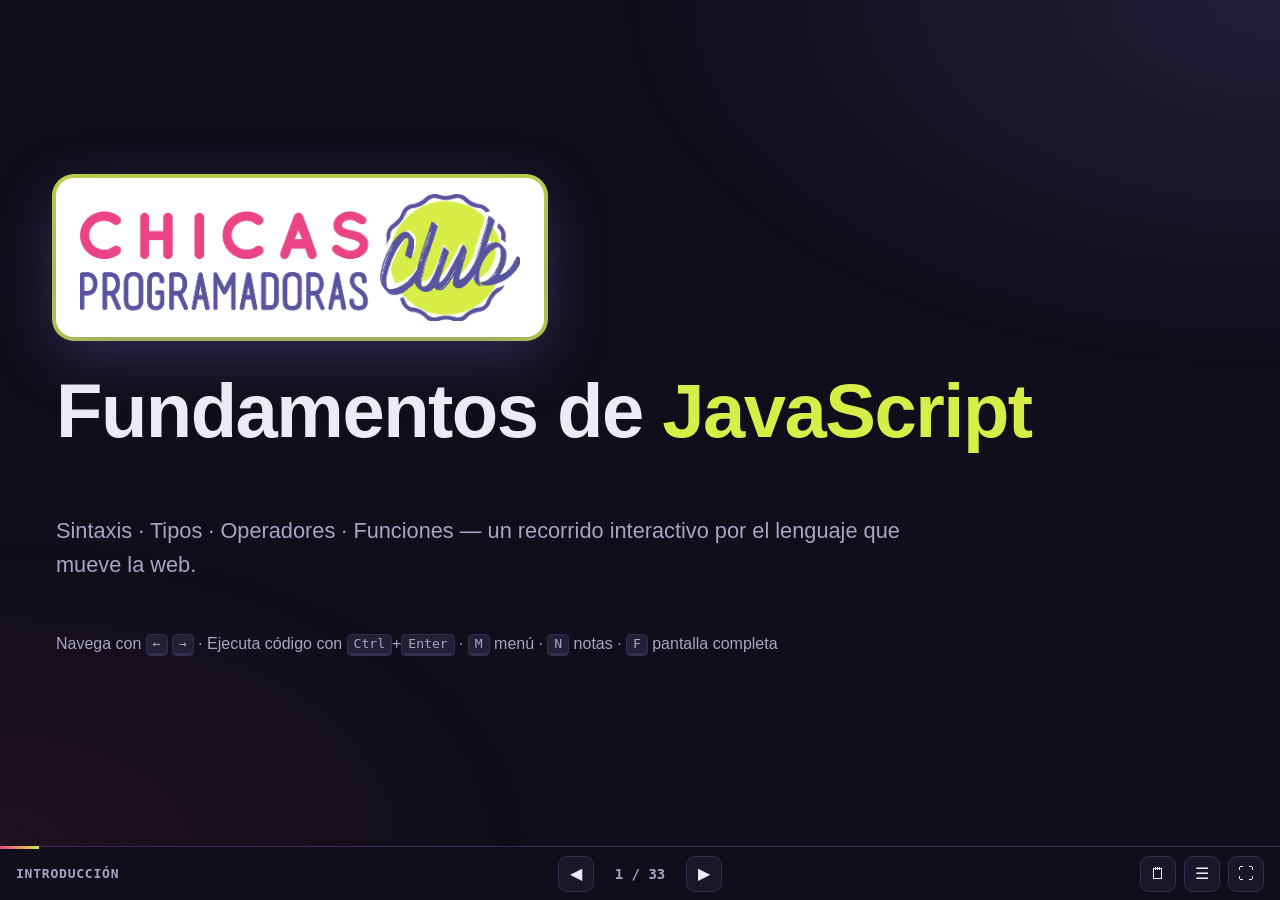
==== commit bee2626a: "Move section 7 to an optional page and refine Tipos de datos - Move "07 · Errores y asincronía" (div" ====
--- a/index.html
+++ b/index.html
@@ -27,7 +27,7 @@
 </section>
 
 <section class="slide" data-section="Introducción" data-title="Agenda">
-  <span class="kicker">Agenda · ~90 min</span>
+  <span class="kicker">Agenda · ~85 min + bloque opcional</span>
   <h2>Lo que veremos hoy</h2>
   <div class="agenda">
     <button data-goto="Introducción"><span class="n">00</span><span class="t">Introducción</span><span class="d">5 min</span><span class="s">Qué es JS, historia, dónde se ejecuta</span></button>
@@ -37,7 +37,7 @@
     <button data-goto="Control de flujo"><span class="n">04</span><span class="t">Control de flujo</span><span class="d">8 min</span><span class="s">if / switch, for, while, for…of, for…in</span></button>
     <button data-goto="Funciones"><span class="n">05</span><span class="t">Funciones</span><span class="d">20 min</span><span class="s">Declaraciones, flechas, parámetros, closures, this</span></button>
     <button data-goto="Objetos y arrays"><span class="n">06</span><span class="t">Objetos y arrays</span><span class="d">10 min</span><span class="s">Desestructuración, spread, map / filter / reduce</span></button>
-    <button data-goto="Errores y asincronía"><span class="n">07</span><span class="t">Errores y asincronía</span><span class="d">7 min</span><span class="s">try / catch, event loop, Promesas, async / await</span></button>
+    <a href="errores-y-asincronia.html"><span class="n">07</span><span class="t">Errores y asincronía</span><span class="d">opcional</span><span class="s">try / catch, event loop, Promesas, async / await ↗</span></a>
     <button data-goto="Cierre"><span class="n">08</span><span class="t">Cierre</span><span class="d">5 min</span><span class="s">Hoja de referencia, quiz final, recursos, preguntas</span></button>
   </div>
   <aside class="notes">
@@ -194,8 +194,9 @@
         </tbody>
       </table>
       <div class="callout good"><b>Regla práctica:</b> usa <code>const</code> por defecto, <code>let</code> cuando necesites reasignar y evita <code>var</code>.</div>
+      <div class="callout warn"><b>¿Por qué evitar <code>var</code>?</b> Permite <b>redeclarar</b> la misma variable sin ningún aviso: si dos partes del código usan el mismo nombre, la segunda <b>pisa en silencio</b> a la primera. Con <code>let</code> y <code>const</code>, el error se detecta al instante (<code>SyntaxError</code>).</div>
       <div class="callout warn"><code>const</code> hace constante la <b>referencia</b>, no el valor. Los objetos y arrays todavía se pueden modificar.</div>
-      <p class="small muted">Pruébalo: descomenta la línea <code>pi = 3</code> y ejecuta de nuevo.</p>
+      <p class="small muted">Pruébalo: descomenta la línea <code>pi = 3</code> o la redeclaración con <code>let</code> y ejecuta de nuevo.</p>
       <a class="exercise-link" href="ejercicios/sintaxis-y-variables.html#quiz-hoisting"><span class="i">🏋️</span><span class="t"><b>Ejercicio</b>Quiz: hoisting</span><span class="go">→</span></a>
     </div>
     <div>
@@ -219,6 +220,15 @@
 }
 console.log(a);
 console.log(typeof b);      // aquí afuera b no existe
+
+// Redeclaración: var la permite en silencio
+var total = 100;
+// ... muchas líneas después ...
+var total = 0;              // 😱 sin error: se perdió el 100
+console.log("total:", total);
+
+// let score = 1;
+// let score = 2;           // ❌ SyntaxError: ya fue declarada
 </textarea>
     </div>
   </div>
@@ -226,6 +236,7 @@
     <ul>
       <li>Descomenta <code>pi = 3</code> en vivo para mostrar el TypeError en la consola.</li>
       <li>El alcance de bloque es la razón principal para preferir <code>let</code>/<code>const</code>: menos fugas accidentales.</li>
+      <li>Redeclaración: ejecuta y muestra que <code>total</code> vale 0 sin ningún aviso. Luego descomenta las dos líneas de <code>score</code>: el <code>SyntaxError</code> impide que se ejecute todo el script, porque el motor lo detecta antes de correr el código.</li>
     </ul>
   </aside>
 </section>
@@ -236,7 +247,7 @@
 <section class="slide divider" data-section="Tipos de datos" data-title="Sección: Tipos de datos">
   <div class="big-num">02</div>
   <h1>Tipos de datos</h1>
-  <div class="topics"><span class="chip">primitivos</span><span class="chip">objetos</span><span class="chip">typeof</span><span class="chip">strings</span><span class="chip">números</span><span class="chip">valor vs. referencia</span></div>
+  <div class="topics"><span class="chip">primitivos</span><span class="chip">objetos</span><span class="chip">typeof</span><span class="chip">números</span><span class="chip">strings</span><span class="chip">valor vs. referencia</span></div>
 </section>
 
 <section class="slide" data-section="Tipos de datos" data-title="Tipos y typeof">
@@ -277,6 +288,47 @@
     <ul>
       <li><code>typeof null === "object"</code> es un bug que nunca se podrá corregir sin romper la web.</li>
       <li>Las funciones también son objetos; <code>typeof</code> simplemente las reporta de forma especial.</li>
+    </ul>
+  </aside>
+</section>
+
+<section class="slide" data-section="Tipos de datos" data-title="Números">
+  <span class="kicker">02 · Tipos de datos</span>
+  <h2>Números (y sus rarezas)</h2>
+  <div class="cols">
+    <div>
+      <ul class="points">
+        <li>Un solo tipo <code>number</code> para enteros y decimales (punto flotante de 64 bits).</li>
+        <li><code>0.1 + 0.2 !== 0.3</code>: no es un bug de JS, así funciona el punto flotante binario.</li>
+        <li><code>NaN</code> (“Not a Number”) es un número… y no es igual a sí mismo. Usa <code>Number.isNaN()</code>.</li>
+        <li>Dividir entre cero da <code>Infinity</code>, no un error.</li>
+        <li>Los enteros mayores que <code>2<sup>53</sup> − 1</code> pierden precisión → usa <code>BigInt</code>.</li>
+      </ul>
+    </div>
+    <div>
+<textarea class="code" data-name="numeros.js">
+console.log(0.1 + 0.2);              // ¡punto flotante!
+console.log((0.1 + 0.2).toFixed(2));
+console.log(7 / 2, Math.floor(7 / 2), 7 % 2);
+console.log(1 / 0, -1 / 0);
+
+console.log("abc" * 2);              // NaN
+console.log(NaN === NaN);            // ¡false!
+console.log(Number.isNaN("abc" * 2));
+
+console.log(Number("42"), parseInt("42px"), parseFloat("3.5em"));
+console.log(Number("42px"));         // NaN: Number() es estricto
+
+console.log(Number.MAX_SAFE_INTEGER);
+console.log(9007199254740992 + 1);   // se pierde precisión
+console.log(9007199254740992n + 1n); // BigInt ✅
+</textarea>
+    </div>
+  </div>
+  <aside class="notes">
+    <ul>
+      <li>Para dinero, trabaja en centavos (enteros) o usa una librería de decimales.</li>
+      <li><code>parseInt</code> lee hasta donde puede; <code>Number</code> exige que todo el string sea numérico.</li>
     </ul>
   </aside>
 </section>
@@ -320,47 +372,6 @@
   <aside class="notes">
     <ul>
       <li>Los template literals aceptan cualquier expresión dentro de <code>${}</code>, incluidas llamadas a funciones y ternarios.</li>
-    </ul>
-  </aside>
-</section>
-
-<section class="slide" data-section="Tipos de datos" data-title="Números">
-  <span class="kicker">02 · Tipos de datos</span>
-  <h2>Números (y sus rarezas)</h2>
-  <div class="cols">
-    <div>
-      <ul class="points">
-        <li>Un solo tipo <code>number</code> para enteros y decimales (punto flotante de 64 bits).</li>
-        <li><code>0.1 + 0.2 !== 0.3</code>: no es un bug de JS, así funciona el punto flotante binario.</li>
-        <li><code>NaN</code> (“Not a Number”) es un número… y no es igual a sí mismo. Usa <code>Number.isNaN()</code>.</li>
-        <li>Dividir entre cero da <code>Infinity</code>, no un error.</li>
-        <li>Los enteros mayores que <code>2<sup>53</sup> − 1</code> pierden precisión → usa <code>BigInt</code>.</li>
-      </ul>
-    </div>
-    <div>
-<textarea class="code" data-name="numeros.js">
-console.log(0.1 + 0.2);              // ¡punto flotante!
-console.log((0.1 + 0.2).toFixed(2));
-console.log(7 / 2, Math.floor(7 / 2), 7 % 2);
-console.log(1 / 0, -1 / 0);
-
-console.log("abc" * 2);              // NaN
-console.log(NaN === NaN);            // ¡false!
-console.log(Number.isNaN("abc" * 2));
-
-console.log(Number("42"), parseInt("42px"), parseFloat("3.5em"));
-console.log(Number("42px"));         // NaN: Number() es estricto
-
-console.log(Number.MAX_SAFE_INTEGER);
-console.log(9007199254740992 + 1);   // se pierde precisión
-console.log(9007199254740992n + 1n); // BigInt ✅
-</textarea>
-    </div>
-  </div>
-  <aside class="notes">
-    <ul>
-      <li>Para dinero, trabaja en centavos (enteros) o usa una librería de decimales.</li>
-      <li><code>parseInt</code> lee hasta donde puede; <code>Number</code> exige que todo el string sea numérico.</li>
     </ul>
   </aside>
 </section>
@@ -1163,150 +1174,6 @@
     <ul>
       <li>Pregunta: ¿cómo obtendrías el precio total de los productos en stock? (filter + reduce). Escríbelo en vivo.</li>
       <li>Advierte: <code>sort()</code> sin argumentos compara como strings: <code>[10, 9, 1].sort()</code> → <code>[1, 10, 9]</code>.</li>
-    </ul>
-  </aside>
-</section>
-
-<!-- =====================================================================
-     07 · ERRORES Y ASINCRONÍA
-     ===================================================================== -->
-<section class="slide divider" data-section="Errores y asincronía" data-title="Sección: Errores y asincronía">
-  <div class="big-num">07</div>
-  <h1>Errores y asincronía</h1>
-  <div class="topics"><span class="chip">try / catch</span><span class="chip">throw</span><span class="chip">errores propios</span><span class="chip">event loop</span><span class="chip">Promise</span><span class="chip">async / await</span></div>
-</section>
-
-<section class="slide" data-section="Errores y asincronía" data-title="Manejo de errores">
-  <span class="kicker">07 · Errores</span>
-  <h2>Manejo de errores</h2>
-  <div class="cols">
-    <div>
-      <ul class="points">
-        <li><code>throw</code> lanza cualquier valor, pero es mejor usar objetos <code>Error</code> (incluyen el stack trace).</li>
-        <li><code>try</code> ejecuta el código, <code>catch</code> maneja el error, <code>finally</code> se ejecuta <b>siempre</b> (limpieza).</li>
-        <li>Tipos incorporados: <code>Error</code>, <code>TypeError</code>, <code>RangeError</code>, <code>ReferenceError</code>, <code>SyntaxError</code>.</li>
-        <li>Extiende <code>Error</code> para errores propios de tu dominio.</li>
-        <li>Un error no capturado detiene el script actual.</li>
-      </ul>
-    </div>
-    <div>
-<textarea class="code" data-name="errores.js">
-function divide(a, b) {
-  if (typeof a !== "number" || typeof b !== "number") {
-    throw new TypeError("Ambos argumentos deben ser números");
-  }
-  if (b === 0) {
-    throw new RangeError("No se puede dividir entre cero");
-  }
-  return a / b;
-}
-
-try {
-  console.log(divide(10, 2));
-  console.log(divide(1, 0));
-  console.log("Esta línea nunca se ejecuta");
-} catch (error) {
-  console.error(`${error.name}: ${error.message}`);
-} finally {
-  console.log("finally siempre se ejecuta 🧹");
-}
-
-class ValidationError extends Error {
-  constructor(field) {
-    super(`Campo inválido: ${field}`);
-    this.name = "ValidationError";
-  }
-}
-
-try {
-  throw new ValidationError("email");
-} catch (e) {
-  console.log(e instanceof ValidationError, e.message);
-}
-
-// Descomenta para ver un error no capturado:
-// null.length;
-</textarea>
-    </div>
-  </div>
-  <aside class="notes">
-    <ul>
-      <li>Cambia <code>divide(1, 0)</code> por <code>divide("1", 2)</code> para activar la rama del TypeError.</li>
-    </ul>
-  </aside>
-</section>
-
-<section class="slide" data-section="Errores y asincronía" data-title="El event loop" data-slug="event-loop">
-  <span class="kicker">07 · Asincronía</span>
-  <h2>El event loop</h2>
-  <div style="max-width:900px">
-    <div>
-      <p>JavaScript hace <b>una cosa a la vez</b>. El trabajo lento (temporizadores, red, archivos) se delega y su callback queda en cola para después:</p>
-      <ol>
-        <li>Primero se ejecuta todo el <b>código síncrono</b>.</li>
-        <li>Luego las <b>microtareas</b>: callbacks de Promesas (<code>then</code>, <code>await</code>).</li>
-        <li>Luego las <b>macrotareas</b>: <code>setTimeout</code>, eventos, E/S.</li>
-      </ol>
-      <div class="callout"><code>setTimeout(fn, 0)</code> no significa “ahora”, sino “lo antes posible <b>después</b> del trabajo actual”.</div>
-      <a class="exercise-link" href="ejercicios/asincronia.html#quiz-event-loop"><span class="i">⏱️</span><span class="t"><b>Ejercicio</b>Quiz: ¿en qué orden se imprime?</span><span class="go">→</span></a>
-    </div>
-  </div>
-  <aside class="notes">
-    <ul>
-      <li>Explica el orden aquí y luego abre el ejercicio para votar y verificarlo en vivo.</li>
-    </ul>
-  </aside>
-</section>
-
-<section class="slide" data-section="Errores y asincronía" data-title="Promesas y async/await">
-  <span class="kicker">07 · Asincronía</span>
-  <h2>Promesas y <code>async</code> / <code>await</code></h2>
-  <div class="cols">
-    <div>
-      <ul class="points">
-        <li>Una <b>Promesa</b> representa un valor que estará disponible más tarde: <i>pending</i> → <i>fulfilled</i> o <i>rejected</i>.</li>
-        <li>Se consume con <code>.then()</code> / <code>.catch()</code>…</li>
-        <li>…o con <code>await</code> dentro de una función <code>async</code>: se lee como código síncrono y usa <code>try / catch</code> normal.</li>
-        <li><code>Promise.all([...])</code> ejecuta varias en paralelo.</li>
-      </ul>
-      <div class="callout">Ejemplo real: <code>const res = await fetch(url); const data = await res.json();</code></div>
-    </div>
-    <div>
-<textarea class="code" data-name="async.js">
-// Llamada a una API simulada
-function fetchUser(id) {
-  return new Promise((resolve, reject) => {
-    setTimeout(() => {
-      if (id > 0) resolve({ id, name: "Ana" });
-      else reject(new Error(`Usuario ${id} no encontrado`));
-    }, 800);
-  });
-}
-
-// Encadenamiento de Promesas
-fetchUser(1)
-  .then(user => console.log("then:", user))
-  .catch(err => console.error(err.message));
-
-// async / await
-async function main() {
-  try {
-    const user = await fetchUser(2);
-    console.log("await:", user);
-    await fetchUser(-1);
-  } catch (err) {
-    console.error("capturado:", err.message);
-  }
-}
-
-main();
-console.log("¡Yo me ejecuto primero! ⚡");
-</textarea>
-    </div>
-  </div>
-  <aside class="notes">
-    <ul>
-      <li>Fíjate en los tiempos: “¡Yo me ejecuto primero!” aparece de inmediato; lo demás tras ~0,8 s y ~1,6 s.</li>
     </ul>
   </aside>
 </section>
@@ -1339,10 +1206,12 @@
       <span class="go">Abrir →</span>
     </a>
   </div>
+  <a class="exercise-link optional-link" href="errores-y-asincronia.html"><span class="i">⚡</span><span class="t"><b>Opcional · si sobra tiempo</b>07 · Errores y asincronía: try / catch, event loop, Promesas y async / await</span><span class="go">→</span></a>
   <p class="hint">¡Gracias por participar! Toda la presentación funciona sin conexión; compártanla libremente.</p>
   <aside class="notes">
     <ul>
       <li>Orden sugerido: hoja de referencia (1 min) → quiz con votación en grupo (2 min) → preguntas.</li>
+      <li>Si sobra tiempo (o el grupo lo pide), abre el bloque opcional de Errores y asincronía (~7 min).</li>
       <li>Cada página tiene un enlace “Volver a la presentación” que regresa a esta diapositiva.</li>
     </ul>
   </aside>
--- a/assets/styles.css
+++ b/assets/styles.css
@@ -104,8 +104,8 @@
 /* ---------- Agenda ---------- */
 .agenda { display: grid; grid-template-columns: repeat(3, minmax(0, 1fr)); gap: 16px; margin-top: 10px; }
 @media (max-width: 1000px) { .agenda { grid-template-columns: minmax(0, 1fr); } }
-.agenda button { text-align: left; cursor: pointer; background: var(--panel); border: 1px solid var(--border); border-radius: 14px; padding: 16px 18px; transition: border-color .2s, transform .2s; display: grid; grid-template-columns: auto 1fr auto; gap: 4px 14px; align-items: baseline; }
-.agenda button:hover { border-color: var(--accent); transform: translateY(-2px); }
+.agenda button, .agenda a { text-decoration: none; color: inherit; text-align: left; cursor: pointer; background: var(--panel); border: 1px solid var(--border); border-radius: 14px; padding: 16px 18px; transition: border-color .2s, transform .2s; display: grid; grid-template-columns: auto 1fr auto; gap: 4px 14px; align-items: baseline; }
+.agenda button:hover, .agenda a:hover { border-color: var(--accent); transform: translateY(-2px); }
 .agenda .n { font: 700 22px/1 var(--code-font); color: var(--accent); grid-row: span 2; }
 .agenda .t { font-weight: 650; font-size: 19px; }
 .agenda .d { font: 13px/1 var(--code-font); color: var(--muted); }
@@ -329,7 +329,7 @@
 .exercise-link .t b { display: block; font: 700 12px var(--code-font); letter-spacing: .12em; text-transform: uppercase; color: var(--pink); margin-bottom: 3px; }
 .exercise-link .go { font: 700 20px var(--code-font); color: var(--accent); }
 
-.exercise { background: rgba(27, 23, 41, .55); border: 1px solid var(--border); border-radius: 18px; padding: 22px 24px 18px; margin-top: 26px; scroll-margin-top: 20px; }
+.exercise, .topic { background: rgba(27, 23, 41, .55); border: 1px solid var(--border); border-radius: 18px; padding: 22px 24px 18px; margin-top: 26px; scroll-margin-top: 20px; }
 .exercise:target { border-color: var(--pink); box-shadow: 0 0 0 3px rgba(235, 68, 133, .25); }
 .exercise-head { display: flex; flex-wrap: wrap; align-items: baseline; justify-content: space-between; gap: 8px 20px; margin-bottom: 14px; }
 .exercise-head h2 { margin: 0; }
@@ -339,3 +339,9 @@
 details.tips summary { cursor: pointer; font-weight: 700; color: var(--muted); }
 details.tips ul { margin: 8px 0 0; }
 details.tips li { font-size: 15px; }
+a.chip { text-decoration: none; }
+a.chip:hover { border-color: var(--accent); }
+.optional-link { border-style: dashed; border-color: rgba(215, 238, 73, .5); background: linear-gradient(135deg, rgba(215, 238, 73, .08), rgba(88, 85, 160, .18)); }
+.optional-link .t b { color: var(--accent); }
+.agenda a .d { color: var(--accent); }
+.topic:target { border-color: var(--pink); box-shadow: 0 0 0 3px rgba(235, 68, 133, .25); }
